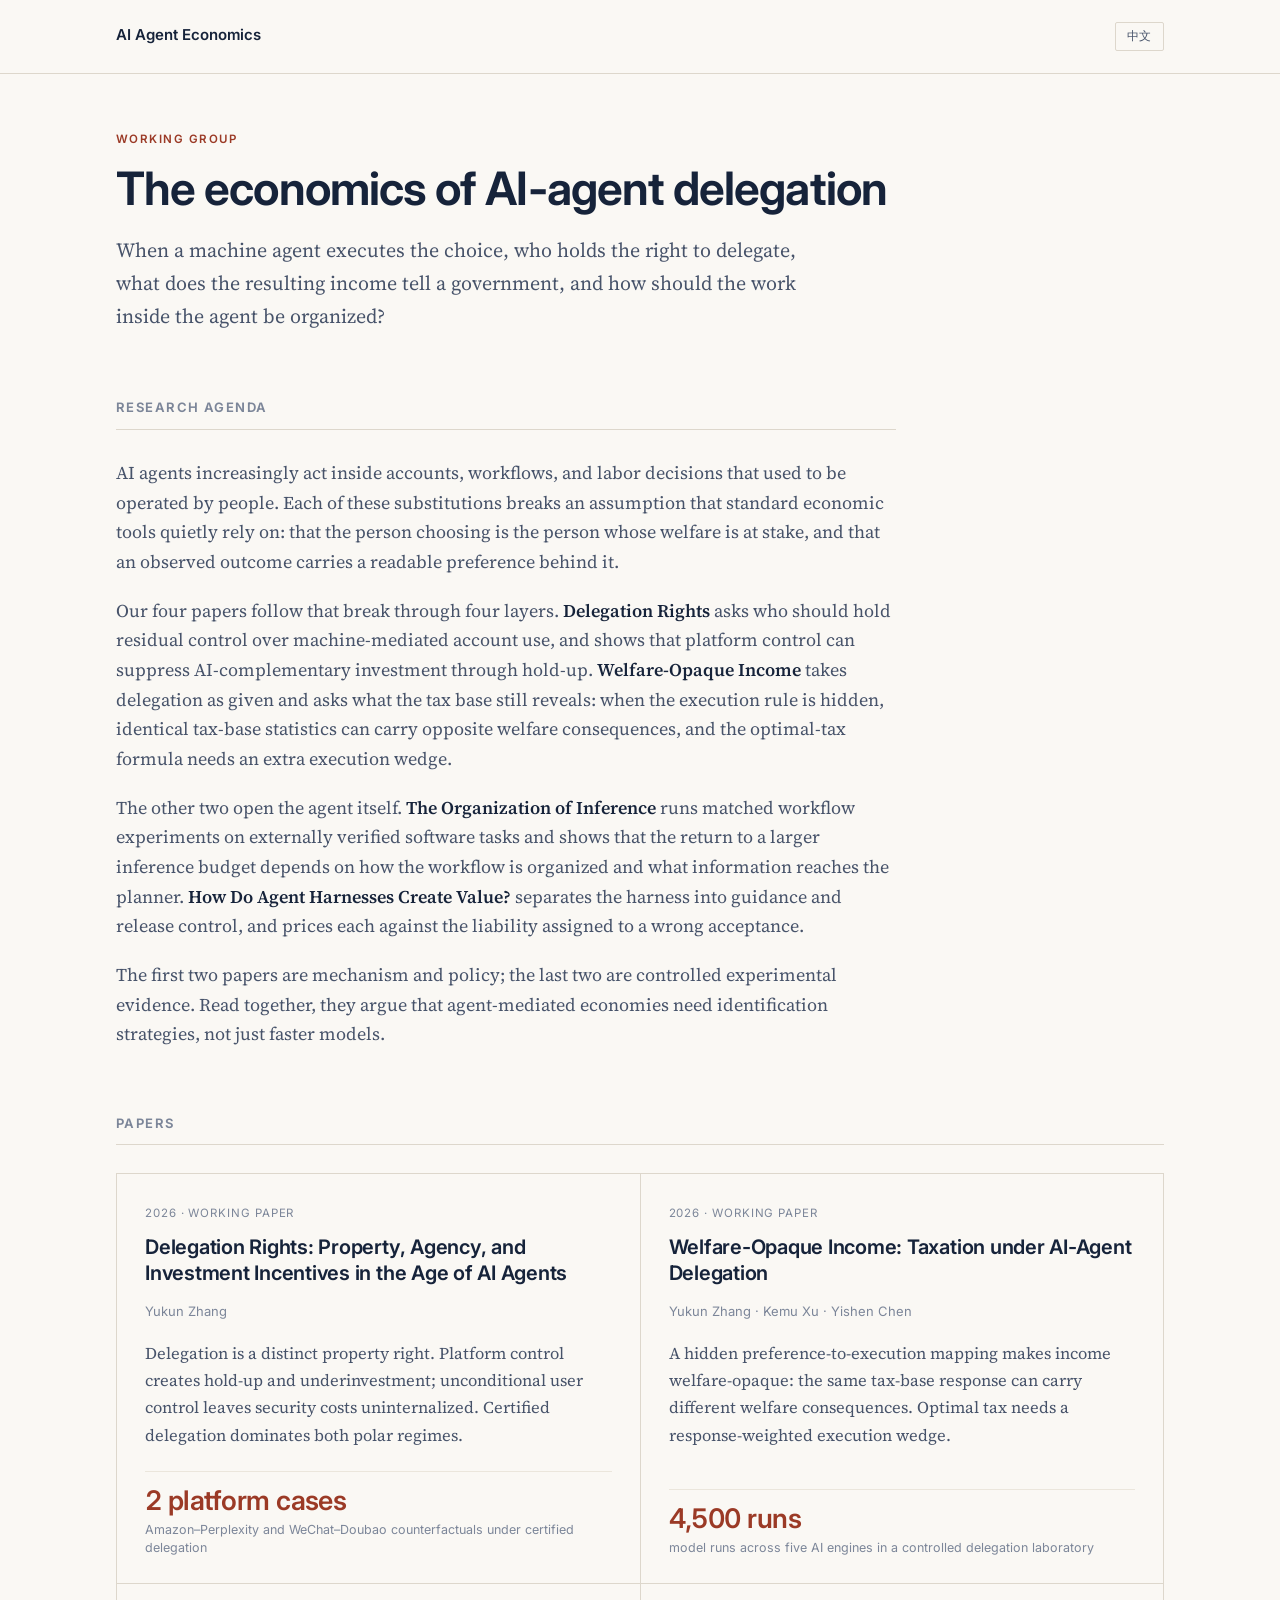
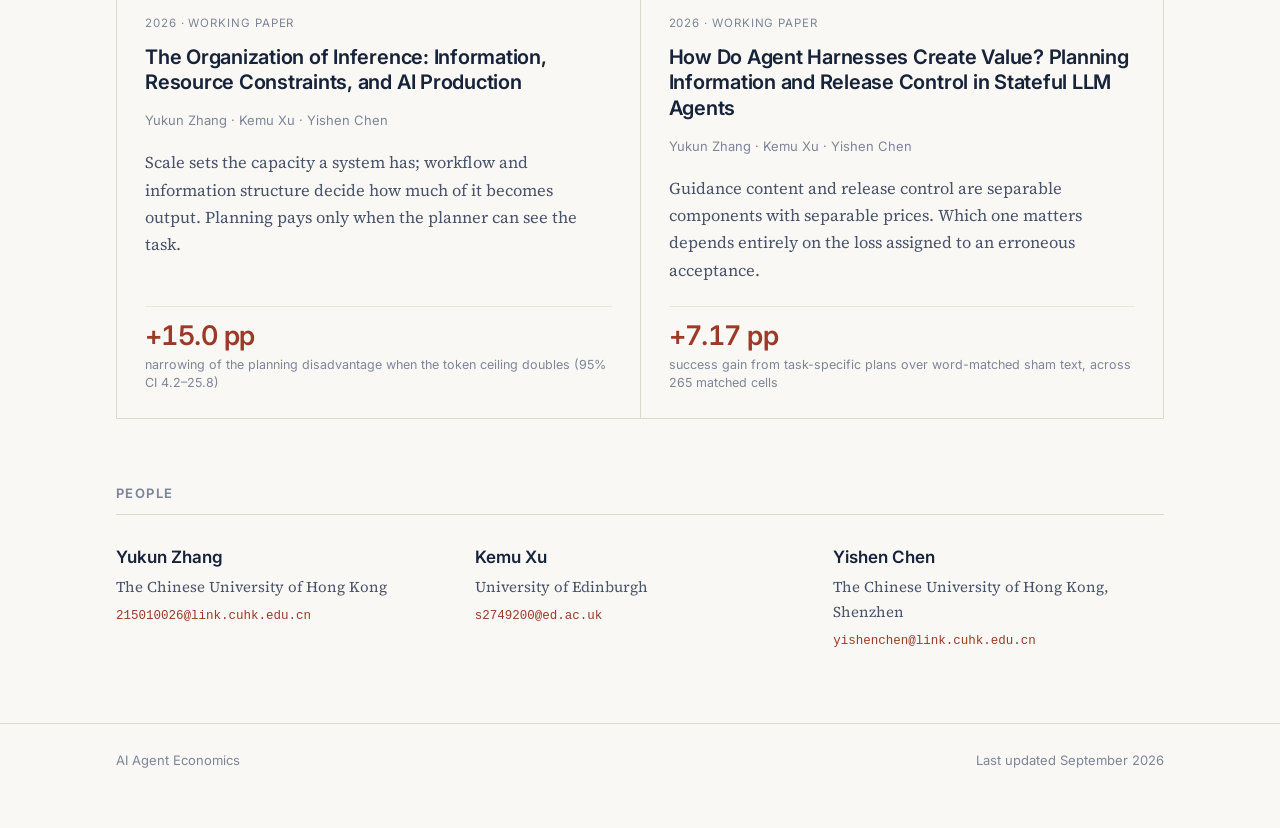
==== index.html @ 4447d489 "Add AI Agent Economics research group homepage Bilingual (EN/ZH) static site covering four working p" ====
<!DOCTYPE html>
<html lang="en" data-lang="en">
<head>
<meta charset="utf-8">
<meta name="viewport" content="width=device-width, initial-scale=1">
<title>AI Agent Economics</title>
<meta name="description" content="Research on property rights, taxation, and production when AI agents make economic decisions on behalf of people.">
<script>try{var l=localStorage.getItem('aae-lang');if(l==='zh'){document.documentElement.dataset.lang='zh';document.documentElement.lang='zh-Hans';}}catch(e){}</script>
<link rel="preconnect" href="https://fonts.googleapis.com">
<link rel="preconnect" href="https://fonts.gstatic.com" crossorigin>
<link rel="stylesheet" href="https://fonts.googleapis.com/css2?family=Inter:wght@400;500;600;700&family=Source+Serif+4:ital,opsz,wght@0,8..60,400;0,8..60,600;1,8..60,400&display=swap">
<link rel="stylesheet" href="assets/css/site.css">
</head>
<body>

<header class="masthead">
  <div class="masthead-inner">
    <a class="brand" href="index.html">AI Agent Economics</a>
    <button class="langtoggle" type="button">中文</button>
  </div>
</header>

<main class="wrap-wide">

  <div class="hero">
    <p class="eyebrow">
      <span data-lang="en">Working Group</span>
      <span data-lang="zh">研究组</span>
    </p>
    <h1>
      <span data-lang="en">The economics of AI-agent delegation</span>
      <span data-lang="zh">AI 智能体委托的经济学</span>
    </h1>
    <p class="standfirst">
      <span data-lang="en">When a machine agent executes the choice, who holds the right to delegate, what does the resulting income tell a government, and how should the work inside the agent be organized?</span>
      <span data-lang="zh">当决策由机器代理执行：委托权归谁，由此产生的收入还能告诉政府什么，代理内部的工作又该如何组织？</span>
    </p>
  </div>

  <section class="agenda">
    <div style="max-width:780px">
      <h2>
        <span data-lang="en">Research agenda</span>
        <span data-lang="zh">研究议程</span>
      </h2>
      <p data-lang="en">AI agents increasingly act inside accounts, workflows, and labor decisions that used to be operated by people. Each of these substitutions breaks an assumption that standard economic tools quietly rely on: that the person choosing is the person whose welfare is at stake, and that an observed outcome carries a readable preference behind it.</p>
      <p data-lang="zh">AI 智能体正在接管过去由人操作的账户、工作流与劳动决策。每一次这样的替代，都会打破标准经济学工具默认的一个前提：做选择的人就是福利承担者，可观测的结果背后有一个可读的偏好。</p>

      <p data-lang="en">Our four papers follow that break through four layers. <strong>Delegation Rights</strong> asks who should hold residual control over machine-mediated account use, and shows that platform control can suppress AI-complementary investment through hold-up. <strong>Welfare-Opaque Income</strong> takes delegation as given and asks what the tax base still reveals: when the execution rule is hidden, identical tax-base statistics can carry opposite welfare consequences, and the optimal-tax formula needs an extra execution wedge.</p>
      <p data-lang="zh">四份工作沿着这个断裂分四层推进。<strong>Delegation Rights</strong> 问的是：机器代理操作账户的剩余控制权该归谁；平台控制会通过套牢压制与 AI 互补的投资。<strong>Welfare-Opaque Income</strong> 接受委托这一既成事实，转而追问税基还能揭示什么：当执行规则不可观测，完全相同的税基统计量可以对应相反的福利含义，最优税公式因此需要补上一个执行楔子。</p>

      <p data-lang="en">The other two open the agent itself. <strong>The Organization of Inference</strong> runs matched workflow experiments on externally verified software tasks and shows that the return to a larger inference budget depends on how the workflow is organized and what information reaches the planner. <strong>How Do Agent Harnesses Create Value?</strong> separates the harness into guidance and release control, and prices each against the liability assigned to a wrong acceptance.</p>
      <p data-lang="zh">另外两篇打开代理本身。<strong>The Organization of Inference</strong> 在外部可验证的软件任务上做配对工作流实验，证明更大的推理预算能换来多少产出，取决于工作流怎么组织、以及规划者拿到了什么信息。<strong>How Do Agent Harnesses Create Value?</strong> 把 harness 拆成「指导」与「放行控制」两部分，并按错误放行所承担的责任对两者分别定价。</p>

      <p data-lang="en">The first two papers are mechanism and policy; the last two are controlled experimental evidence. Read together, they argue that agent-mediated economies need identification strategies, not just faster models.</p>
      <p data-lang="zh">前两篇是机制与政策，后两篇是受控实验证据。合起来的主张是：智能体中介的经济需要的是识别策略，而不只是更快的模型。</p>
    </div>
  </section>

  <section>
    <h2>
      <span data-lang="en">Papers</span>
      <span data-lang="zh">论文</span>
    </h2>

    <div class="cards">

      <article class="card">
        <div class="card-meta">2026 · <span data-lang="en">Working paper</span><span data-lang="zh">工作论文</span></div>
        <h3><a href="research/delegation-rights.html">Delegation Rights: Property, Agency, and Investment Incentives in the Age of AI Agents</a></h3>
        <p class="authors">Yukun Zhang</p>
        <p class="takeaway">
          <span data-lang="en">Delegation is a distinct property right. Platform control creates hold-up and underinvestment; unconditional user control leaves security costs uninternalized. Certified delegation dominates both polar regimes.</span>
          <span data-lang="zh">委托是一项独立的产权。平台控制导致套牢与投资不足；无条件的用户控制则让安全成本无人内部化。认证式委托优于这两个极端。</span>
        </p>
        <div class="stat">
          <div class="stat-value">2 <span data-lang="en">platform cases</span><span data-lang="zh">个平台案例</span></div>
          <div class="stat-label">
            <span data-lang="en">Amazon–Perplexity and WeChat–Doubao counterfactuals under certified delegation</span>
            <span data-lang="zh">Amazon–Perplexity 与微信–豆包的认证式委托反事实模拟</span>
          </div>
        </div>
      </article>

      <article class="card">
        <div class="card-meta">2026 · <span data-lang="en">Working paper</span><span data-lang="zh">工作论文</span></div>
        <h3><a href="research/welfare-opaque-income.html">Welfare-Opaque Income: Taxation under AI-Agent Delegation</a></h3>
        <p class="authors">Yukun Zhang · Kemu Xu · Yishen Chen</p>
        <p class="takeaway">
          <span data-lang="en">A hidden preference-to-execution mapping makes income welfare-opaque: the same tax-base response can carry different welfare consequences. Optimal tax needs a response-weighted execution wedge.</span>
          <span data-lang="zh">隐藏的「偏好—执行」映射让收入变得福利不透明：相同的税基反应可以对应不同的福利后果。最优税需要补上一个按反应加权的执行楔子。</span>
        </p>
        <div class="stat">
          <div class="stat-value">4,500 <span data-lang="en">runs</span><span data-lang="zh">次运行</span></div>
          <div class="stat-label">
            <span data-lang="en">model runs across five AI engines in a controlled delegation laboratory</span>
            <span data-lang="zh">受控委托实验室中横跨五个 AI 引擎的模型运行</span>
          </div>
        </div>
      </article>

      <article class="card">
        <div class="card-meta">2026 · <span data-lang="en">Working paper</span><span data-lang="zh">工作论文</span></div>
        <h3><a href="research/organization-of-inference.html">The Organization of Inference: Information, Resource Constraints, and AI Production</a></h3>
        <p class="authors">Yukun Zhang · Kemu Xu · Yishen Chen</p>
        <p class="takeaway">
          <span data-lang="en">Scale sets the capacity a system has; workflow and information structure decide how much of it becomes output. Planning pays only when the planner can see the task.</span>
          <span data-lang="zh">规模决定系统拿到多少算力，工作流与信息结构决定其中多少变成产出。只有当规划者看得见任务本身，规划才有回报。</span>
        </p>
        <div class="stat">
          <div class="stat-value">+15.0 pp</div>
          <div class="stat-label">
            <span data-lang="en">narrowing of the planning disadvantage when the token ceiling doubles (95% CI 4.2–25.8)</span>
            <span data-lang="zh">token 上限翻倍时，规划劣势收窄的幅度（95% 置信区间 4.2–25.8）</span>
          </div>
        </div>
      </article>

      <article class="card">
        <div class="card-meta">2026 · <span data-lang="en">Working paper</span><span data-lang="zh">工作论文</span></div>
        <h3><a href="research/agent-harnesses.html">How Do Agent Harnesses Create Value? Planning Information and Release Control in Stateful LLM Agents</a></h3>
        <p class="authors">Yukun Zhang · Kemu Xu · Yishen Chen</p>
        <p class="takeaway">
          <span data-lang="en">Guidance content and release control are separable components with separable prices. Which one matters depends entirely on the loss assigned to an erroneous acceptance.</span>
          <span data-lang="zh">「指导内容」与「放行控制」是可分离的组件，价格也可分离。哪一个更重要，完全取决于错误放行所对应的损失。</span>
        </p>
        <div class="stat">
          <div class="stat-value">+7.17 pp</div>
          <div class="stat-label">
            <span data-lang="en">success gain from task-specific plans over word-matched sham text, across 265 matched cells</span>
            <span data-lang="zh">任务专属方案相对字数配平的伪文本带来的成功率提升，共 265 个配对格</span>
          </div>
        </div>
      </article>

    </div>
  </section>

  <section>
    <h2>
      <span data-lang="en">People</span>
      <span data-lang="zh">成员</span>
    </h2>
    <div class="people">
      <div class="person">
        <div class="name">Yukun Zhang</div>
        <div class="affil">
          <span data-lang="en">The Chinese University of Hong Kong</span>
          <span data-lang="zh">香港中文大学</span>
        </div>
        <div class="mail"><a href="mailto:215010026@link.cuhk.edu.cn">215010026@link.cuhk.edu.cn</a></div>
      </div>
      <div class="person">
        <div class="name">Kemu Xu</div>
        <div class="affil">
          <span data-lang="en">University of Edinburgh</span>
          <span data-lang="zh">爱丁堡大学</span>
        </div>
        <div class="mail"><a href="mailto:s2749200@ed.ac.uk">s2749200@ed.ac.uk</a></div>
      </div>
      <div class="person">
        <div class="name">Yishen Chen</div>
        <div class="affil">
          <span data-lang="en">The Chinese University of Hong Kong, Shenzhen</span>
          <span data-lang="zh">香港中文大学（深圳）</span>
        </div>
        <div class="mail"><a href="mailto:yishenchen@link.cuhk.edu.cn">yishenchen@link.cuhk.edu.cn</a></div>
      </div>
    </div>
  </section>

</main>

<footer class="site">
  <div class="wrap-wide">
    <span>AI Agent Economics</span>
    <span>
      <span data-lang="en">Last updated September 2026</span>
      <span data-lang="zh">最后更新于 2026 年 9 月</span>
    </span>
  </div>
</footer>

<script src="assets/js/i18n.js" defer></script>
</body>
</html>
---- assets/css/site.css ----
/* AI Agent Economics — single stylesheet */

:root {
  --paper:      #faf8f4;
  --panel:      #ffffff;
  --ink:        #16233a;
  --ink-soft:   #47536a;
  --ink-faint:  #7c8699;
  --accent:     #9b3a26;
  --rule:       #ddd7cc;
  --rule-soft:  #ebe6dc;

  --serif: "Source Serif 4", Georgia, "Times New Roman", serif;
  --sans:  "Inter", -apple-system, BlinkMacSystemFont, "Segoe UI", system-ui, sans-serif;
  --mono:  ui-monospace, SFMono-Regular, Menlo, Consolas, monospace;

  --measure: 720px;
  --wide:    1080px;
  --gutter:  16px;
}

@media (prefers-color-scheme: dark) {
  :root:not([data-theme="light"]) {
    --paper:      #12151b;
    --panel:      #1a1f28;
    --ink:        #e7e2d8;
    --ink-soft:   #b3b9c6;
    --ink-faint:  #848c9c;
    --accent:     #e08b6f;
    --rule:       #2e3542;
    --rule-soft:  #232a35;
  }
}

:root[data-theme="dark"] {
  --paper:      #12151b;
  --panel:      #1a1f28;
  --ink:        #e7e2d8;
  --ink-soft:   #b3b9c6;
  --ink-faint:  #848c9c;
  --accent:     #e08b6f;
  --rule:       #2e3542;
  --rule-soft:  #232a35;
}

/* ---------- language switching ---------- */
html[data-lang="en"] [data-lang="zh"] { display: none; }
html[data-lang="zh"] [data-lang="en"] { display: none; }

*, *::before, *::after { box-sizing: border-box; }

html { -webkit-text-size-adjust: 100%; }

body {
  margin: 0;
  background: var(--paper);
  color: var(--ink);
  font-family: var(--serif);
  font-size: 18px;
  line-height: 1.65;
  -webkit-font-smoothing: antialiased;
}

html[data-lang="zh"] body {
  font-family: "Source Serif 4", "Songti SC", SimSun, Georgia, serif;
  line-height: 1.8;
}

a { color: var(--accent); text-decoration: none; border-bottom: 1px solid transparent; }
a:hover { border-bottom-color: var(--accent); }

.wrap      { max-width: var(--measure); margin: 0 auto; padding: 0 var(--gutter); }
.wrap-wide { max-width: var(--wide);    margin: 0 auto; padding: 0 var(--gutter); }

/* ---------- masthead ---------- */
.masthead {
  border-bottom: 1px solid var(--rule);
  padding: 22px 0;
  margin-bottom: 56px;
}

.masthead-inner {
  max-width: var(--wide);
  margin: 0 auto;
  padding: 0 var(--gutter);
  display: flex;
  align-items: baseline;
  justify-content: space-between;
  gap: 16px;
  flex-wrap: wrap;
}

.brand {
  font-family: var(--sans);
  font-size: 15px;
  font-weight: 600;
  color: var(--ink);
  border: none;
}

.brand:hover { border: none; color: var(--accent); }

.langtoggle {
  font-family: var(--sans);
  font-size: 12px;
  letter-spacing: 0.06em;
  text-transform: uppercase;
  background: none;
  border: 1px solid var(--rule);
  color: var(--ink-soft);
  padding: 5px 11px;
  border-radius: 2px;
  cursor: pointer;
  transition: border-color .15s, color .15s;
}

.langtoggle:hover { border-color: var(--accent); color: var(--accent); }

/* ---------- hero ---------- */
.hero { margin-bottom: 64px; }

.hero h1 {
  font-family: var(--sans);
  font-size: clamp(30px, 5.2vw, 46px);
  line-height: 1.12;
  font-weight: 650;
  letter-spacing: -0.02em;
  margin: 0 0 20px;
}

.hero .standfirst {
  font-size: 20px;
  color: var(--ink-soft);
  margin: 0;
  max-width: 34em;
}

.eyebrow {
  font-family: var(--sans);
  font-size: 11.5px;
  font-weight: 600;
  letter-spacing: 0.13em;
  text-transform: uppercase;
  color: var(--accent);
  margin: 0 0 14px;
}

section { margin-bottom: 64px; }

h2 {
  font-family: var(--sans);
  font-size: 13px;
  font-weight: 650;
  letter-spacing: 0.11em;
  text-transform: uppercase;
  color: var(--ink-faint);
  padding-bottom: 10px;
  border-bottom: 1px solid var(--rule);
  margin: 0 0 28px;
}

p { margin: 0 0 1.05em; }
p:last-child { margin-bottom: 0; }

.agenda p { color: var(--ink-soft); }
.agenda strong { color: var(--ink); font-weight: 600; }

/* ---------- paper cards ---------- */
.cards {
  display: grid;
  grid-template-columns: repeat(2, 1fr);
  gap: 1px;
  background: var(--rule);
  border: 1px solid var(--rule);
}

.card {
  background: var(--paper);
  padding: 30px 28px 26px;
  display: flex;
  flex-direction: column;
  transition: background .15s;
}

.card:hover { background: var(--panel); }

.card-meta {
  font-family: var(--sans);
  font-size: 11.5px;
  letter-spacing: 0.08em;
  text-transform: uppercase;
  color: var(--ink-faint);
  margin-bottom: 12px;
}

.card h3 {
  font-family: var(--sans);
  font-size: 20px;
  line-height: 1.28;
  font-weight: 620;
  letter-spacing: -0.012em;
  margin: 0 0 14px;
}

.card h3 a { color: var(--ink); border: none; }
.card:hover h3 a { color: var(--accent); }

.card .takeaway {
  font-size: 16.5px;
  color: var(--ink-soft);
  margin: 0 0 22px;
  flex: 1;
}

.card .authors {
  font-family: var(--sans);
  font-size: 13px;
  color: var(--ink-faint);
  margin: 0 0 18px;
}

/* ---------- headline statistic ---------- */
.stat {
  border-top: 1px solid var(--rule-soft);
  padding-top: 14px;
  margin-top: auto;
}

.stat-value {
  font-family: var(--sans);
  font-size: 27px;
  font-weight: 600;
  letter-spacing: -0.02em;
  font-variant-numeric: tabular-nums;
  color: var(--accent);
  line-height: 1.1;
}

.stat-label {
  font-family: var(--sans);
  font-size: 12.5px;
  line-height: 1.45;
  color: var(--ink-faint);
  margin-top: 5px;
}

/* ---------- people ---------- */
.people {
  display: grid;
  grid-template-columns: repeat(3, 1fr);
  gap: 28px;
}

.person .name {
  font-family: var(--sans);
  font-size: 17px;
  font-weight: 600;
  margin-bottom: 4px;
}

.person .affil { font-size: 15px; color: var(--ink-soft); margin-bottom: 6px; }
.person .mail  { font-family: var(--mono); font-size: 12.5px; word-break: break-all; }

/* ---------- article pages ---------- */
.article-header { margin-bottom: 44px; }

.article-header h1 {
  font-family: var(--sans);
  font-size: clamp(26px, 4.4vw, 38px);
  line-height: 1.18;
  font-weight: 650;
  letter-spacing: -0.02em;
  margin: 0 0 18px;
}

.article-header .authors {
  font-family: var(--sans);
  font-size: 15px;
  color: var(--ink-soft);
  margin: 0 0 6px;
}

.article-header .venue {
  font-family: var(--sans);
  font-size: 13px;
  color: var(--ink-faint);
  margin: 0;
}

.abstract {
  font-size: 17.5px;
  color: var(--ink-soft);
  border-left: 2px solid var(--accent);
  padding-left: 22px;
}

.findings { list-style: none; padding: 0; margin: 0; counter-reset: f; }

.findings li {
  position: relative;
  padding-left: 40px;
  margin-bottom: 20px;
  counter-increment: f;
}

.findings li::before {
  content: counter(f, decimal-leading-zero);
  position: absolute;
  left: 0;
  top: 2px;
  font-family: var(--sans);
  font-size: 12px;
  font-weight: 650;
  font-variant-numeric: tabular-nums;
  color: var(--accent);
  letter-spacing: 0.04em;
}

/* ---------- figures ---------- */
figure { margin: 0 0 40px; }

figure img {
  display: block;
  width: 100%;
  height: auto;
  background: #ffffff;
  border: 1px solid var(--rule);
  border-radius: 2px;
  padding: 10px;
}

figcaption {
  font-family: var(--sans);
  font-size: 13.5px;
  line-height: 1.55;
  color: var(--ink-faint);
  margin-top: 11px;
}

figcaption b { color: var(--ink-soft); font-weight: 600; }

.figure-hero { margin-bottom: 48px; }

/* ---------- bibtex ---------- */
details.bib {
  border: 1px solid var(--rule);
  border-radius: 2px;
}

details.bib summary {
  font-family: var(--sans);
  font-size: 13px;
  font-weight: 600;
  letter-spacing: 0.05em;
  text-transform: uppercase;
  color: var(--ink-soft);
  padding: 14px 18px;
  cursor: pointer;
  list-style: none;
}

details.bib summary::-webkit-details-marker { display: none; }
details.bib summary::before { content: "+ "; color: var(--accent); }
details.bib[open] summary::before { content: "\2212  "; }
details.bib summary:hover { color: var(--accent); }

details.bib pre {
  margin: 0;
  padding: 0 18px 18px;
  font-family: var(--mono);
  font-size: 12.5px;
  line-height: 1.6;
  color: var(--ink-soft);
  overflow-x: auto;
}

/* ---------- page navigation ---------- */
.pagenav {
  border-top: 1px solid var(--rule);
  padding-top: 24px;
  font-family: var(--sans);
  font-size: 14px;
}

footer.site {
  border-top: 1px solid var(--rule);
  margin-top: 72px;
  padding: 26px 0 56px;
  font-family: var(--sans);
  font-size: 13px;
  color: var(--ink-faint);
}

footer.site .wrap-wide { display: flex; justify-content: space-between; gap: 14px; flex-wrap: wrap; }

/* ---------- responsive ---------- */
@media (max-width: 760px) {
  body { font-size: 17px; }
  .masthead { margin-bottom: 40px; }
  .cards { grid-template-columns: 1fr; }
  .card { padding: 26px 22px 24px; }
  .people { grid-template-columns: 1fr; gap: 22px; }
  section { margin-bottom: 48px; }
  .hero { margin-bottom: 48px; }
  .hero .standfirst { font-size: 18px; }
  .abstract { padding-left: 16px; }
  figure img { padding: 6px; }
}
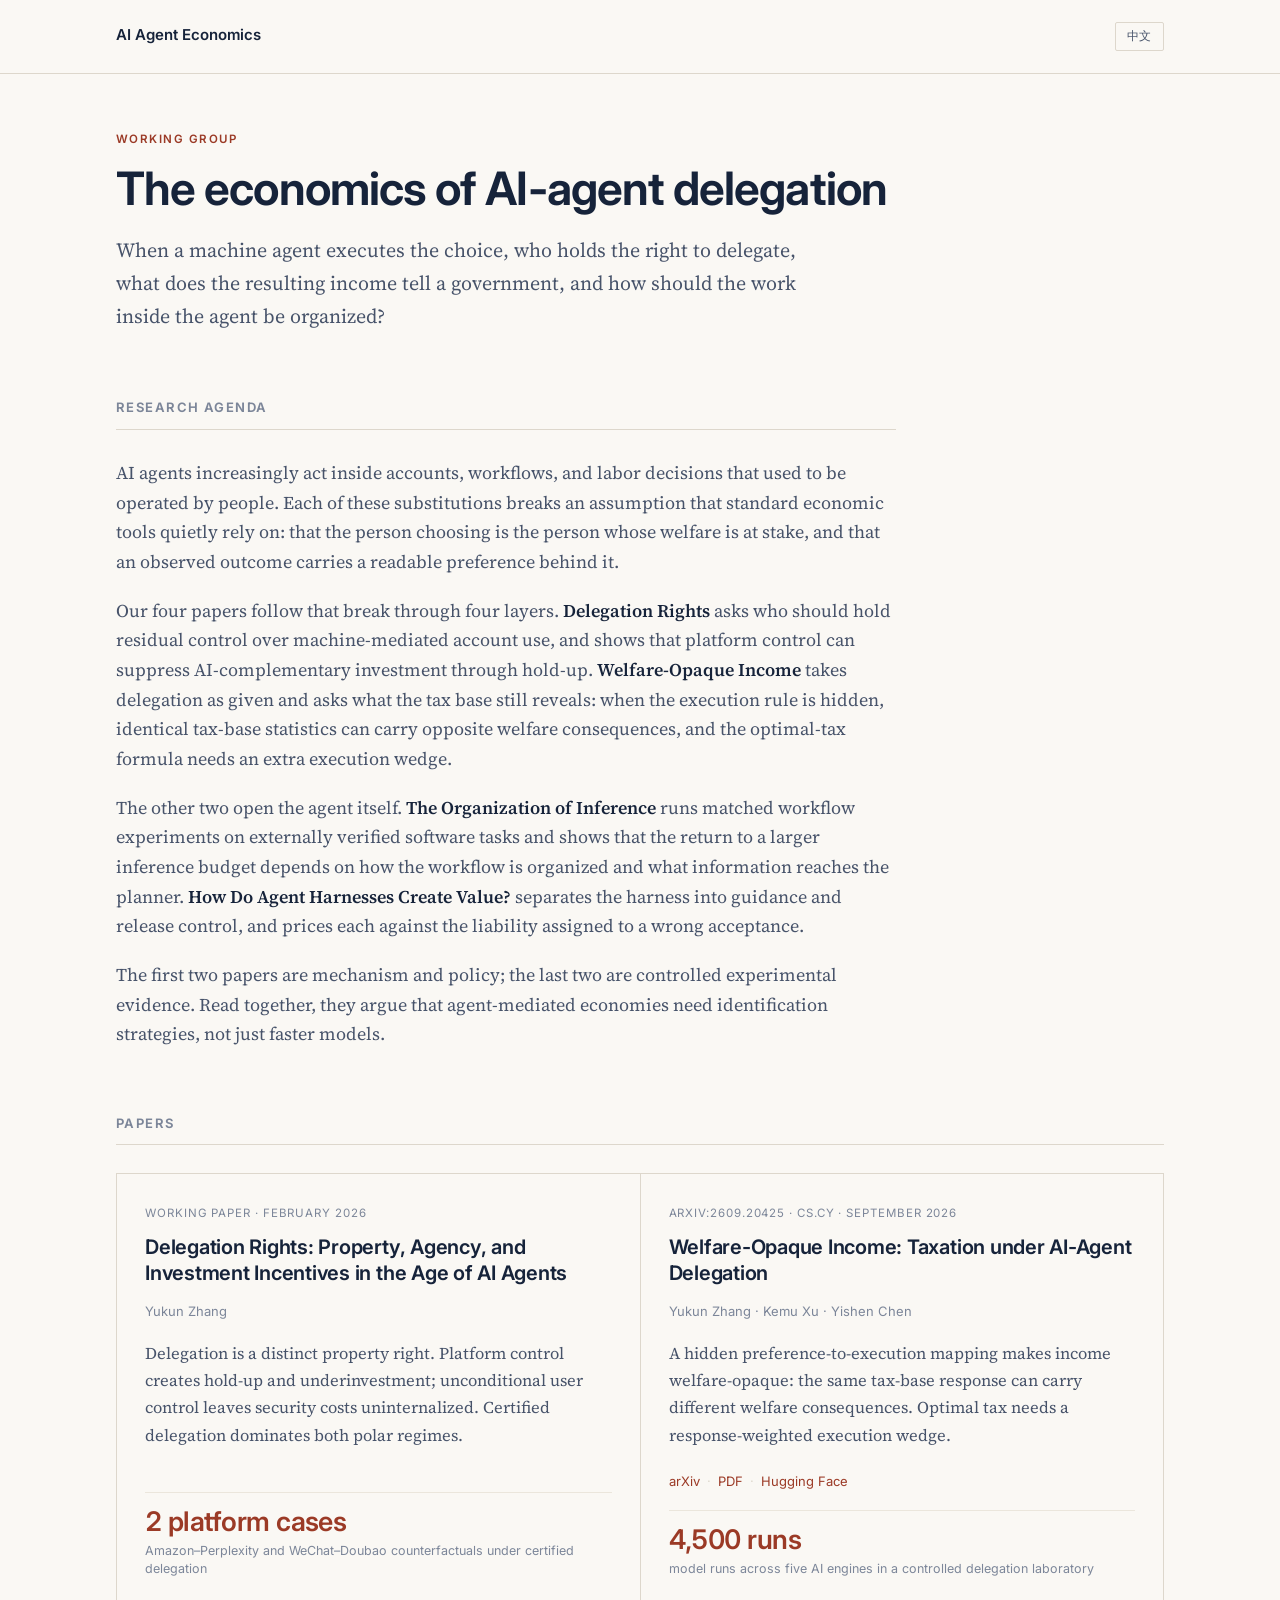
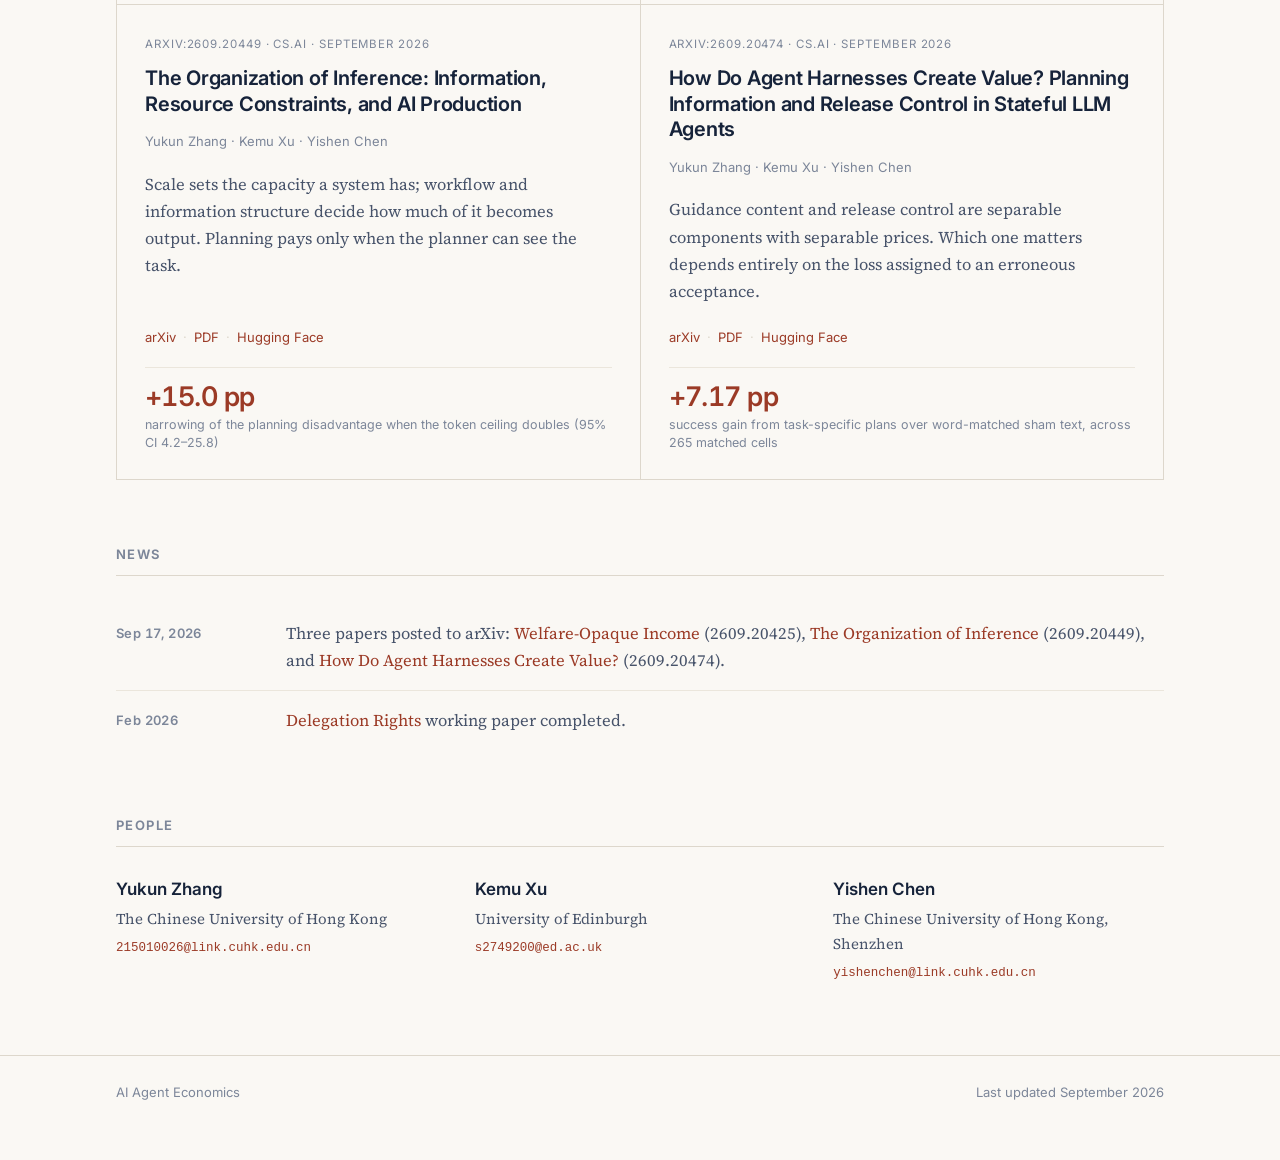
==== commit 97d799db: "Link arXiv and Hugging Face, add share cards and a news timeline Three papers are now preprints (arX" ====
--- a/index.html
+++ b/index.html
@@ -5,6 +5,14 @@
 <meta name="viewport" content="width=device-width, initial-scale=1">
 <title>AI Agent Economics</title>
 <meta name="description" content="Research on property rights, taxation, and production when AI agents make economic decisions on behalf of people.">
+<link rel="canonical" href="https://crewmoon.github.io/ai-agent-economics/">
+<meta property="og:type" content="website">
+<meta property="og:site_name" content="AI Agent Economics">
+<meta property="og:title" content="AI Agent Economics">
+<meta property="og:description" content="Research on property rights, taxation, and production when AI agents make economic decisions on behalf of people.">
+<meta property="og:image" content="https://crewmoon.github.io/ai-agent-economics/assets/og/home.png">
+<meta property="og:url" content="https://crewmoon.github.io/ai-agent-economics/">
+<meta name="twitter:card" content="summary_large_image">
 <script>try{var l=localStorage.getItem('aae-lang');if(l==='zh'){document.documentElement.dataset.lang='zh';document.documentElement.lang='zh-Hans';}}catch(e){}</script>
 <link rel="preconnect" href="https://fonts.googleapis.com">
 <link rel="preconnect" href="https://fonts.gstatic.com" crossorigin>
@@ -66,7 +74,7 @@
     <div class="cards">
 
       <article class="card">
-        <div class="card-meta">2026 · <span data-lang="en">Working paper</span><span data-lang="zh">工作论文</span></div>
+        <div class="card-meta"><span data-lang="en">Working paper · February 2026</span><span data-lang="zh">工作论文 · 2026 年 2 月</span></div>
         <h3><a href="research/delegation-rights.html">Delegation Rights: Property, Agency, and Investment Incentives in the Age of AI Agents</a></h3>
         <p class="authors">Yukun Zhang</p>
         <p class="takeaway">
@@ -83,13 +91,14 @@
       </article>
 
       <article class="card">
-        <div class="card-meta">2026 · <span data-lang="en">Working paper</span><span data-lang="zh">工作论文</span></div>
+        <div class="card-meta"><span data-lang="en">arXiv:2609.20425 · cs.CY · September 2026</span><span data-lang="zh">arXiv:2609.20425 · cs.CY · 2026 年 9 月</span></div>
         <h3><a href="research/welfare-opaque-income.html">Welfare-Opaque Income: Taxation under AI-Agent Delegation</a></h3>
         <p class="authors">Yukun Zhang · Kemu Xu · Yishen Chen</p>
         <p class="takeaway">
           <span data-lang="en">A hidden preference-to-execution mapping makes income welfare-opaque: the same tax-base response can carry different welfare consequences. Optimal tax needs a response-weighted execution wedge.</span>
           <span data-lang="zh">隐藏的「偏好—执行」映射让收入变得福利不透明：相同的税基反应可以对应不同的福利后果。最优税需要补上一个按反应加权的执行楔子。</span>
         </p>
+        <p class="links"><a href="https://arxiv.org/abs/2609.20425" rel="noopener">arXiv</a><span class="sep">·</span><a href="https://arxiv.org/pdf/2609.20425" rel="noopener">PDF</a><span class="sep">·</span><a href="https://huggingface.co/papers/2609.20425" rel="noopener">Hugging Face</a></p>
         <div class="stat">
           <div class="stat-value">4,500 <span data-lang="en">runs</span><span data-lang="zh">次运行</span></div>
           <div class="stat-label">
@@ -100,13 +109,14 @@
       </article>
 
       <article class="card">
-        <div class="card-meta">2026 · <span data-lang="en">Working paper</span><span data-lang="zh">工作论文</span></div>
+        <div class="card-meta"><span data-lang="en">arXiv:2609.20449 · cs.AI · September 2026</span><span data-lang="zh">arXiv:2609.20449 · cs.AI · 2026 年 9 月</span></div>
         <h3><a href="research/organization-of-inference.html">The Organization of Inference: Information, Resource Constraints, and AI Production</a></h3>
         <p class="authors">Yukun Zhang · Kemu Xu · Yishen Chen</p>
         <p class="takeaway">
           <span data-lang="en">Scale sets the capacity a system has; workflow and information structure decide how much of it becomes output. Planning pays only when the planner can see the task.</span>
           <span data-lang="zh">规模决定系统拿到多少算力，工作流与信息结构决定其中多少变成产出。只有当规划者看得见任务本身，规划才有回报。</span>
         </p>
+        <p class="links"><a href="https://arxiv.org/abs/2609.20449" rel="noopener">arXiv</a><span class="sep">·</span><a href="https://arxiv.org/pdf/2609.20449" rel="noopener">PDF</a><span class="sep">·</span><a href="https://huggingface.co/papers/2609.20449" rel="noopener">Hugging Face</a></p>
         <div class="stat">
           <div class="stat-value">+15.0 pp</div>
           <div class="stat-label">
@@ -117,13 +127,14 @@
       </article>
 
       <article class="card">
-        <div class="card-meta">2026 · <span data-lang="en">Working paper</span><span data-lang="zh">工作论文</span></div>
+        <div class="card-meta"><span data-lang="en">arXiv:2609.20474 · cs.AI · September 2026</span><span data-lang="zh">arXiv:2609.20474 · cs.AI · 2026 年 9 月</span></div>
         <h3><a href="research/agent-harnesses.html">How Do Agent Harnesses Create Value? Planning Information and Release Control in Stateful LLM Agents</a></h3>
         <p class="authors">Yukun Zhang · Kemu Xu · Yishen Chen</p>
         <p class="takeaway">
           <span data-lang="en">Guidance content and release control are separable components with separable prices. Which one matters depends entirely on the loss assigned to an erroneous acceptance.</span>
           <span data-lang="zh">「指导内容」与「放行控制」是可分离的组件，价格也可分离。哪一个更重要，完全取决于错误放行所对应的损失。</span>
         </p>
+        <p class="links"><a href="https://arxiv.org/abs/2609.20474" rel="noopener">arXiv</a><span class="sep">·</span><a href="https://arxiv.org/pdf/2609.20474" rel="noopener">PDF</a><span class="sep">·</span><a href="https://huggingface.co/papers/2609.20474" rel="noopener">Hugging Face</a></p>
         <div class="stat">
           <div class="stat-value">+7.17 pp</div>
           <div class="stat-label">
@@ -134,6 +145,35 @@
       </article>
 
     </div>
+  </section>
+
+  <section>
+    <h2>
+      <span data-lang="en">News</span>
+      <span data-lang="zh">动态</span>
+    </h2>
+    <ul class="news">
+      <li>
+        <div class="date">
+          <span data-lang="en">Sep 17, 2026</span>
+          <span data-lang="zh">2026 年 9 月 17 日</span>
+        </div>
+        <div class="entry">
+          <span data-lang="en">Three papers posted to arXiv: <a href="research/welfare-opaque-income.html">Welfare-Opaque Income</a> (2609.20425), <a href="research/organization-of-inference.html">The Organization of Inference</a> (2609.20449), and <a href="research/agent-harnesses.html">How Do Agent Harnesses Create Value?</a> (2609.20474).</span>
+          <span data-lang="zh">三篇论文上线 arXiv：<a href="research/welfare-opaque-income.html">Welfare-Opaque Income</a>（2609.20425）、<a href="research/organization-of-inference.html">The Organization of Inference</a>（2609.20449）与 <a href="research/agent-harnesses.html">How Do Agent Harnesses Create Value?</a>（2609.20474）。</span>
+        </div>
+      </li>
+      <li>
+        <div class="date">
+          <span data-lang="en">Feb 2026</span>
+          <span data-lang="zh">2026 年 2 月</span>
+        </div>
+        <div class="entry">
+          <span data-lang="en"><a href="research/delegation-rights.html">Delegation Rights</a> working paper completed.</span>
+          <span data-lang="zh"><a href="research/delegation-rights.html">Delegation Rights</a> 工作论文完成。</span>
+        </div>
+      </li>
+    </ul>
   </section>
 
   <section>
--- a/assets/css/site.css
+++ b/assets/css/site.css
@@ -406,3 +406,69 @@
   .abstract { padding-left: 16px; }
   figure img { padding: 6px; }
 }
+
+/* ---------- resource links ---------- */
+.links {
+  font-family: var(--sans);
+  font-size: 13px;
+  color: var(--ink-faint);
+  margin: 0 0 18px;
+}
+
+.links a { border-bottom: 1px solid transparent; }
+.links a:hover { border-bottom-color: var(--accent); }
+.links .sep { color: var(--rule); margin: 0 7px; }
+
+.article-header .links { font-size: 14.5px; margin: 14px 0 0; }
+
+/* ---------- news ---------- */
+.news { list-style: none; padding: 0; margin: 0; }
+
+.news li {
+  display: grid;
+  grid-template-columns: 150px 1fr;
+  gap: 20px;
+  padding: 16px 0;
+  border-bottom: 1px solid var(--rule-soft);
+}
+
+.news li:last-child { border-bottom: none; }
+
+.news .date {
+  font-family: var(--sans);
+  font-size: 13px;
+  font-weight: 600;
+  font-variant-numeric: tabular-nums;
+  letter-spacing: 0.03em;
+  color: var(--ink-faint);
+  padding-top: 3px;
+  white-space: nowrap;
+}
+
+.news .entry { font-size: 16.5px; color: var(--ink-soft); }
+
+/* ---------- bibtex copy button ---------- */
+details.bib summary { display: flex; align-items: center; justify-content: space-between; gap: 12px; }
+
+.copybtn {
+  font-family: var(--sans);
+  font-size: 11px;
+  font-weight: 600;
+  letter-spacing: 0.07em;
+  text-transform: uppercase;
+  background: none;
+  border: 1px solid var(--rule);
+  color: var(--ink-faint);
+  padding: 4px 10px;
+  border-radius: 2px;
+  cursor: pointer;
+  transition: border-color .15s, color .15s;
+}
+
+.copybtn:hover { border-color: var(--accent); color: var(--accent); }
+.copybtn[data-copied="1"] { border-color: var(--accent); color: var(--accent); }
+
+@media (max-width: 760px) {
+  .news li { grid-template-columns: 1fr; gap: 6px; }
+  .news .date { padding-top: 0; }
+}
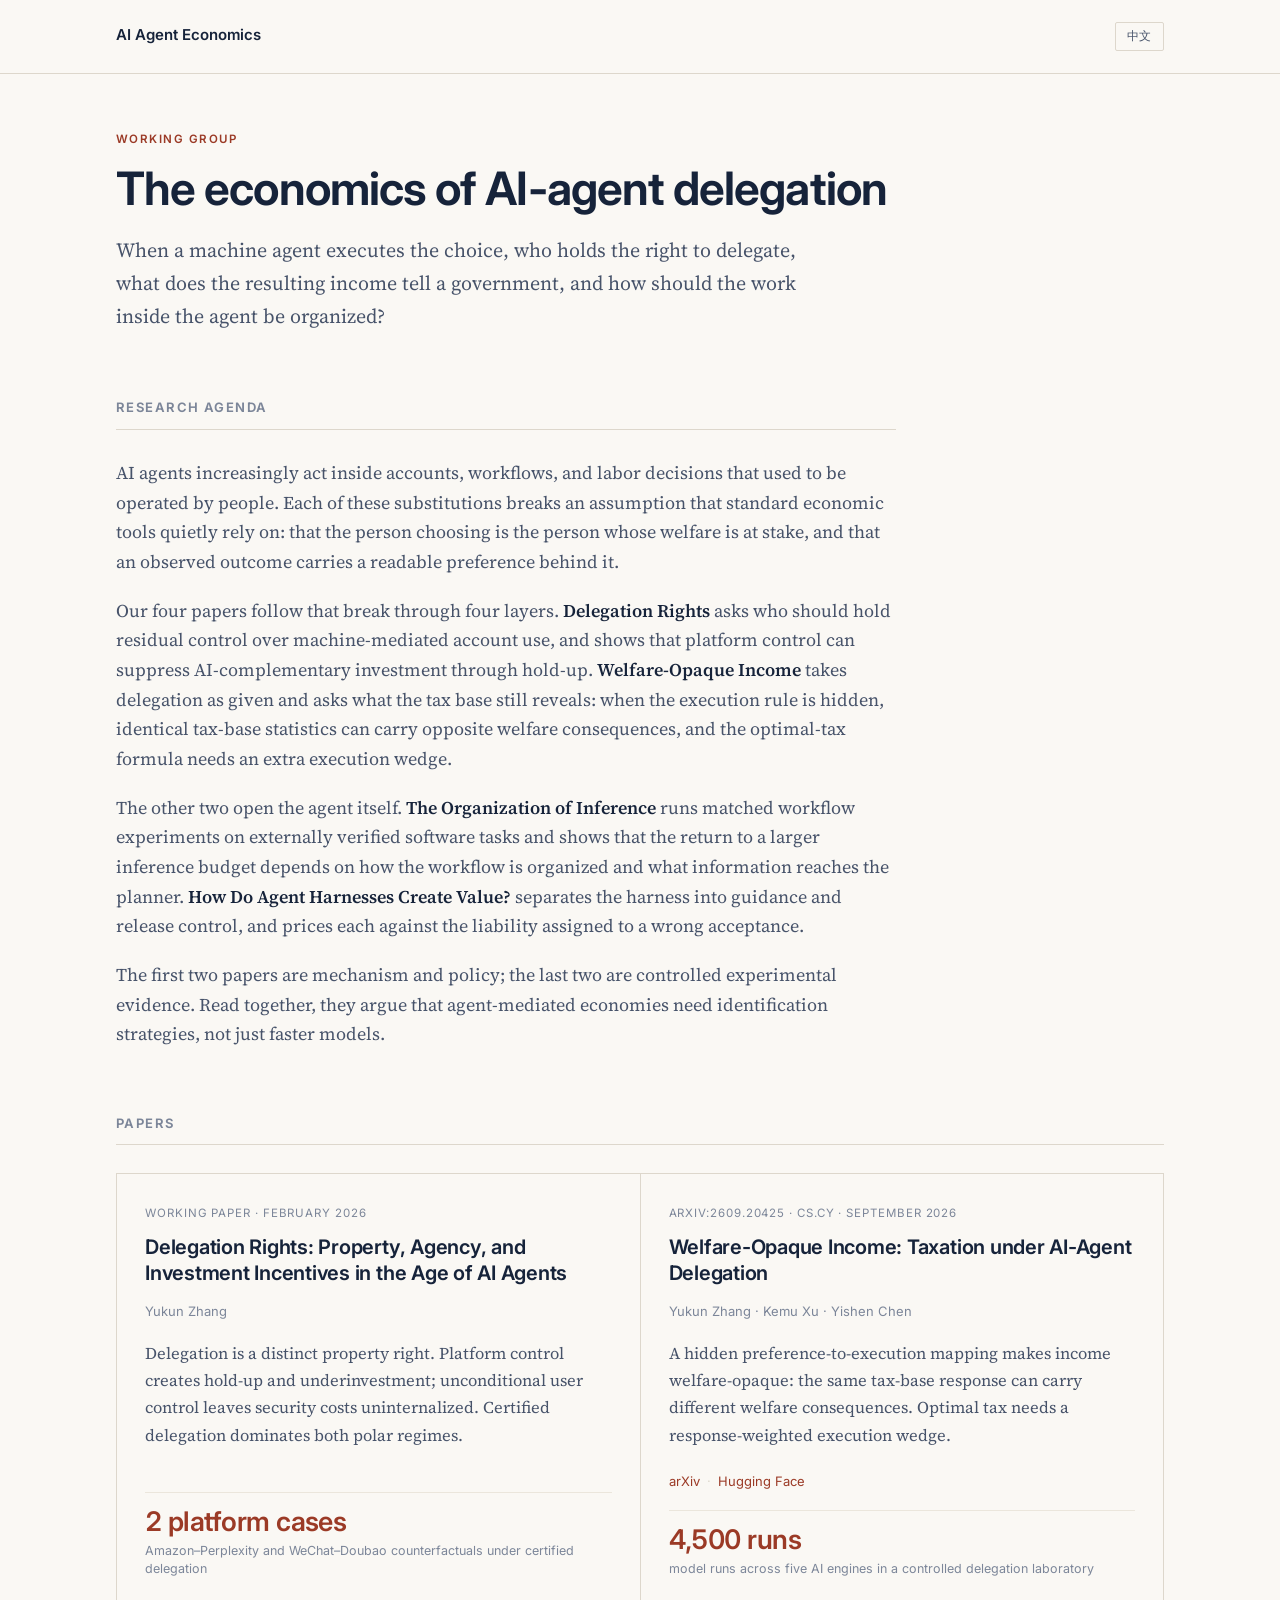
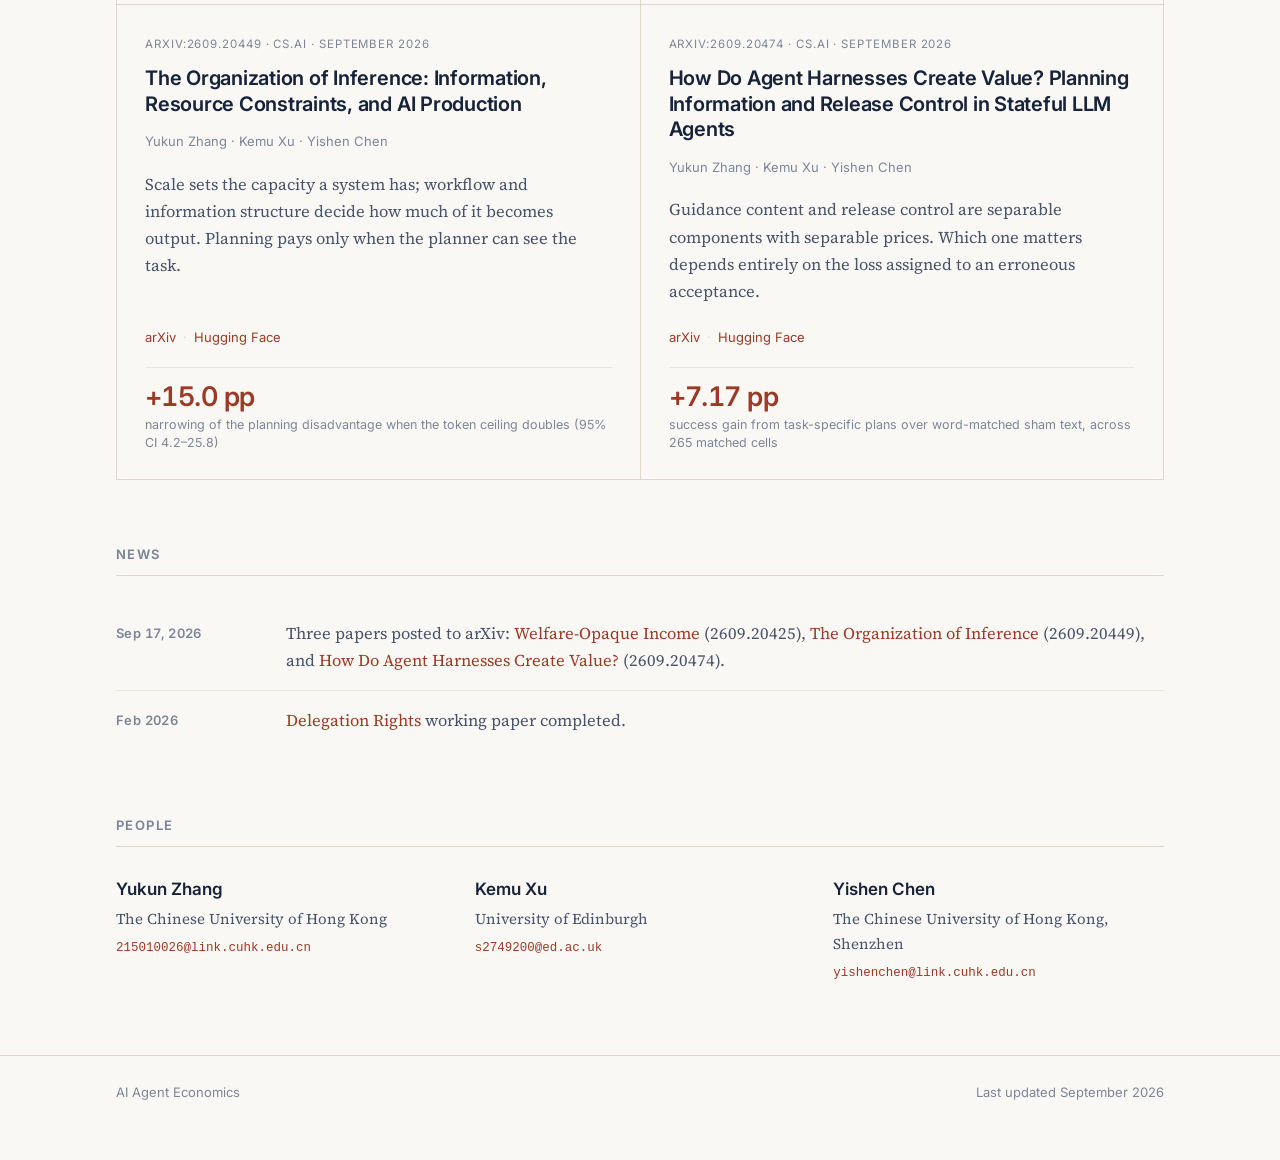
==== commit efb4ff54: "Drop the PDF link, keeping arXiv and Hugging Face The PDF entry pointed at arxiv.org/pdf for the sam" ====
--- a/index.html
+++ b/index.html
@@ -98,7 +98,7 @@
           <span data-lang="en">A hidden preference-to-execution mapping makes income welfare-opaque: the same tax-base response can carry different welfare consequences. Optimal tax needs a response-weighted execution wedge.</span>
           <span data-lang="zh">隐藏的「偏好—执行」映射让收入变得福利不透明：相同的税基反应可以对应不同的福利后果。最优税需要补上一个按反应加权的执行楔子。</span>
         </p>
-        <p class="links"><a href="https://arxiv.org/abs/2609.20425" rel="noopener">arXiv</a><span class="sep">·</span><a href="https://arxiv.org/pdf/2609.20425" rel="noopener">PDF</a><span class="sep">·</span><a href="https://huggingface.co/papers/2609.20425" rel="noopener">Hugging Face</a></p>
+        <p class="links"><a href="https://arxiv.org/abs/2609.20425" rel="noopener">arXiv</a><span class="sep">·</span><a href="https://huggingface.co/papers/2609.20425" rel="noopener">Hugging Face</a></p>
         <div class="stat">
           <div class="stat-value">4,500 <span data-lang="en">runs</span><span data-lang="zh">次运行</span></div>
           <div class="stat-label">
@@ -116,7 +116,7 @@
           <span data-lang="en">Scale sets the capacity a system has; workflow and information structure decide how much of it becomes output. Planning pays only when the planner can see the task.</span>
           <span data-lang="zh">规模决定系统拿到多少算力，工作流与信息结构决定其中多少变成产出。只有当规划者看得见任务本身，规划才有回报。</span>
         </p>
-        <p class="links"><a href="https://arxiv.org/abs/2609.20449" rel="noopener">arXiv</a><span class="sep">·</span><a href="https://arxiv.org/pdf/2609.20449" rel="noopener">PDF</a><span class="sep">·</span><a href="https://huggingface.co/papers/2609.20449" rel="noopener">Hugging Face</a></p>
+        <p class="links"><a href="https://arxiv.org/abs/2609.20449" rel="noopener">arXiv</a><span class="sep">·</span><a href="https://huggingface.co/papers/2609.20449" rel="noopener">Hugging Face</a></p>
         <div class="stat">
           <div class="stat-value">+15.0 pp</div>
           <div class="stat-label">
@@ -134,7 +134,7 @@
           <span data-lang="en">Guidance content and release control are separable components with separable prices. Which one matters depends entirely on the loss assigned to an erroneous acceptance.</span>
           <span data-lang="zh">「指导内容」与「放行控制」是可分离的组件，价格也可分离。哪一个更重要，完全取决于错误放行所对应的损失。</span>
         </p>
-        <p class="links"><a href="https://arxiv.org/abs/2609.20474" rel="noopener">arXiv</a><span class="sep">·</span><a href="https://arxiv.org/pdf/2609.20474" rel="noopener">PDF</a><span class="sep">·</span><a href="https://huggingface.co/papers/2609.20474" rel="noopener">Hugging Face</a></p>
+        <p class="links"><a href="https://arxiv.org/abs/2609.20474" rel="noopener">arXiv</a><span class="sep">·</span><a href="https://huggingface.co/papers/2609.20474" rel="noopener">Hugging Face</a></p>
         <div class="stat">
           <div class="stat-value">+7.17 pp</div>
           <div class="stat-label">
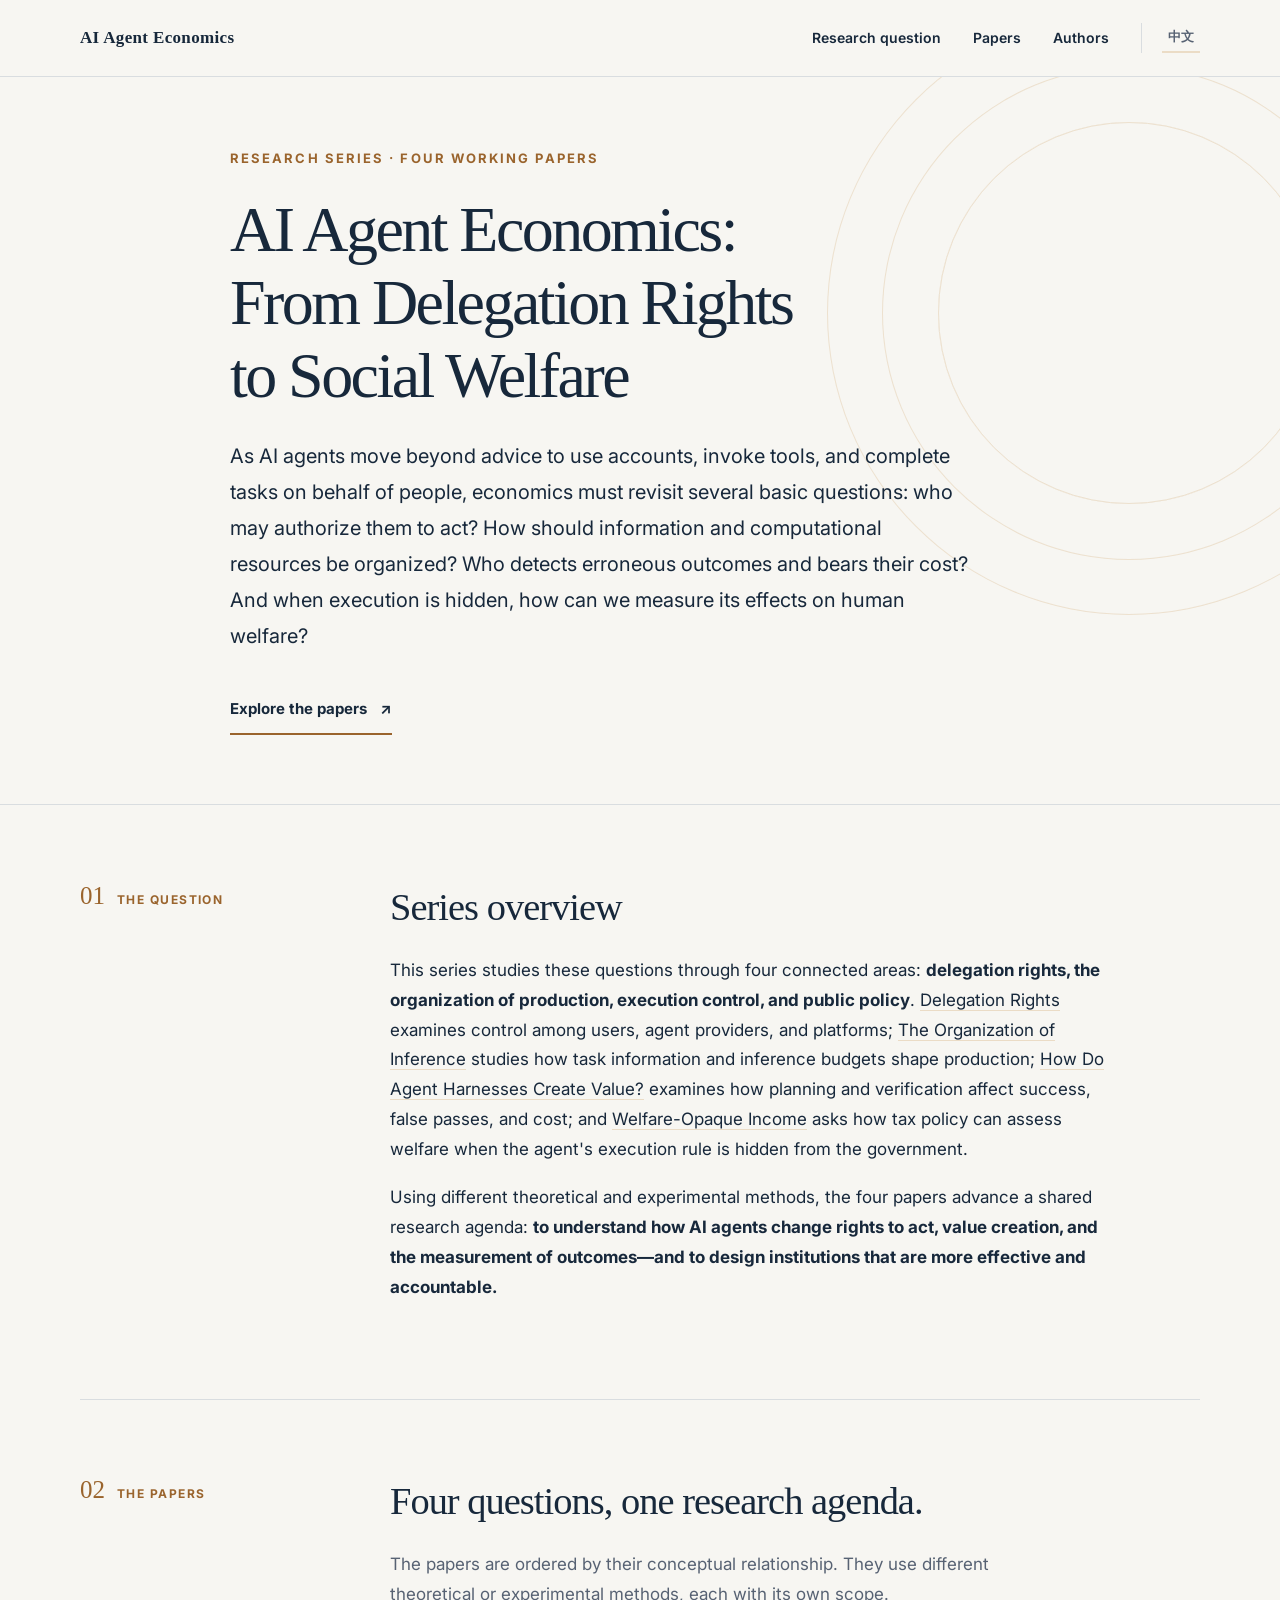
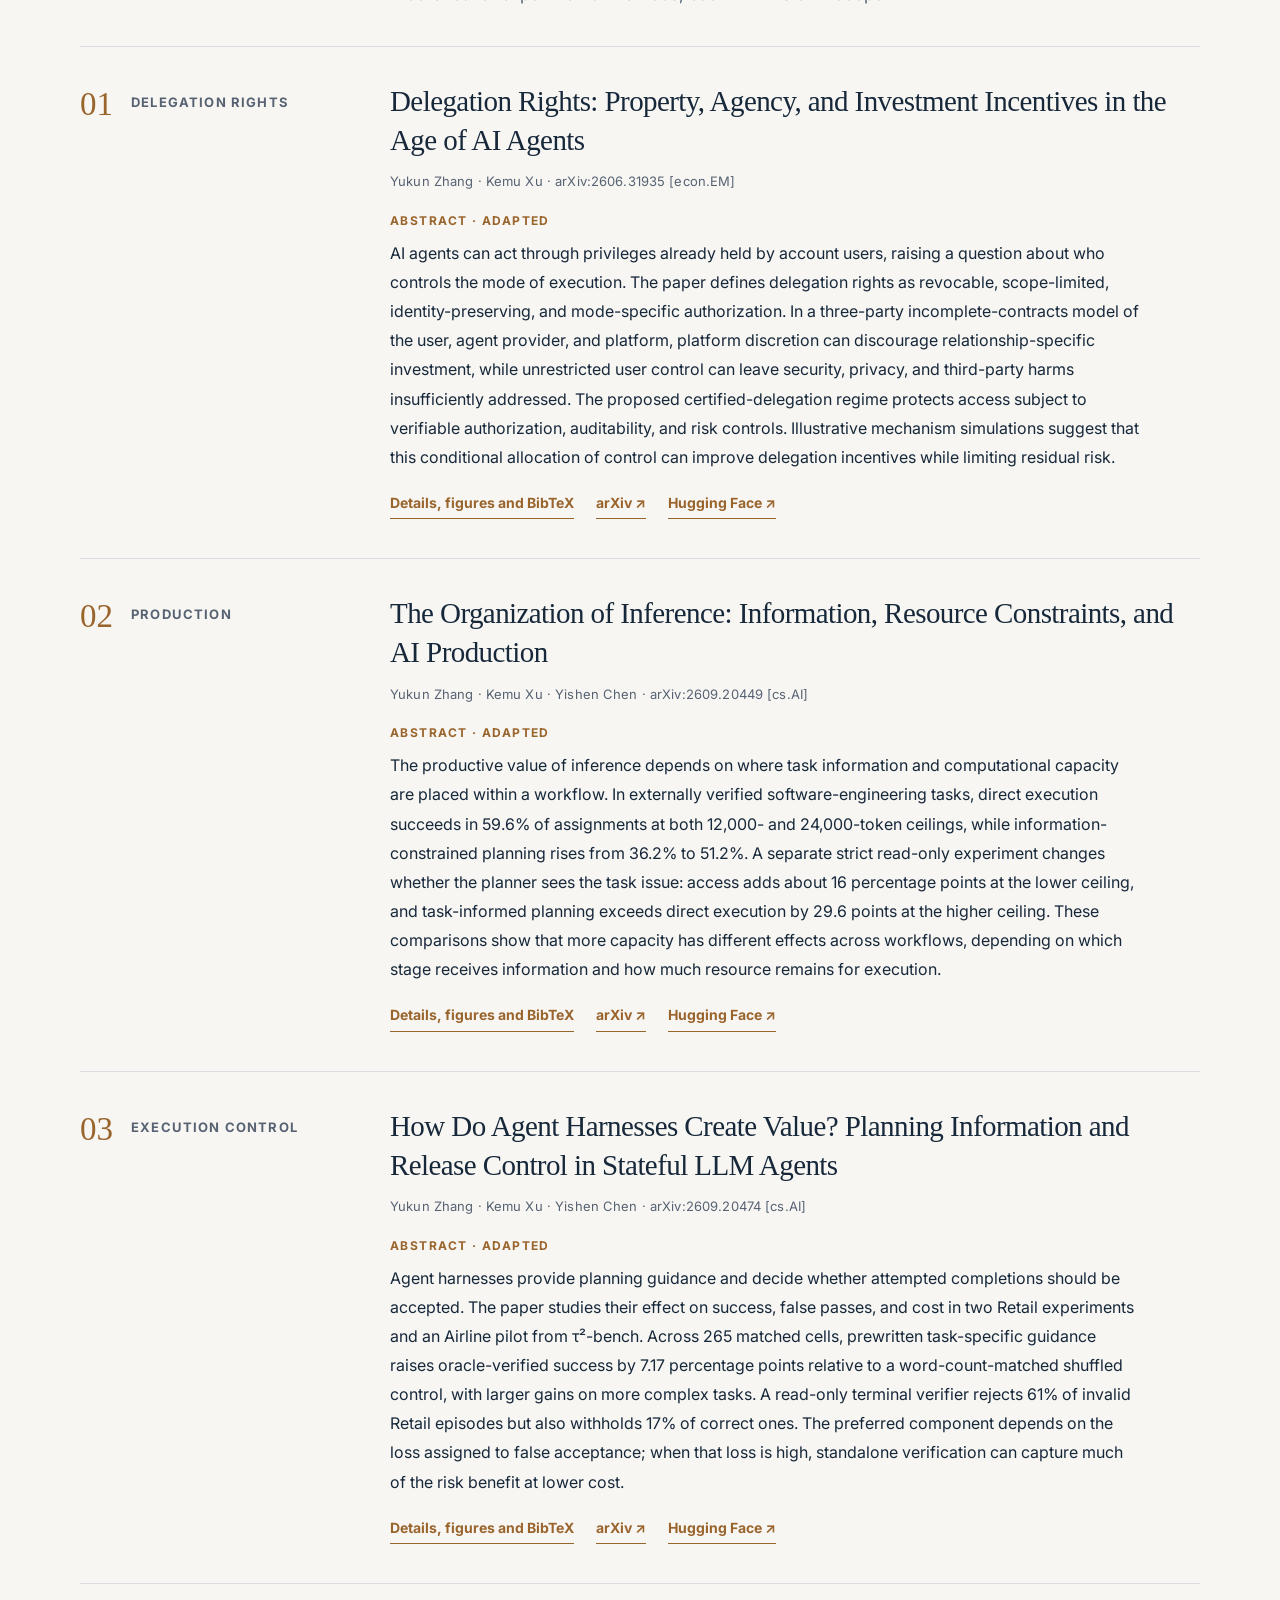
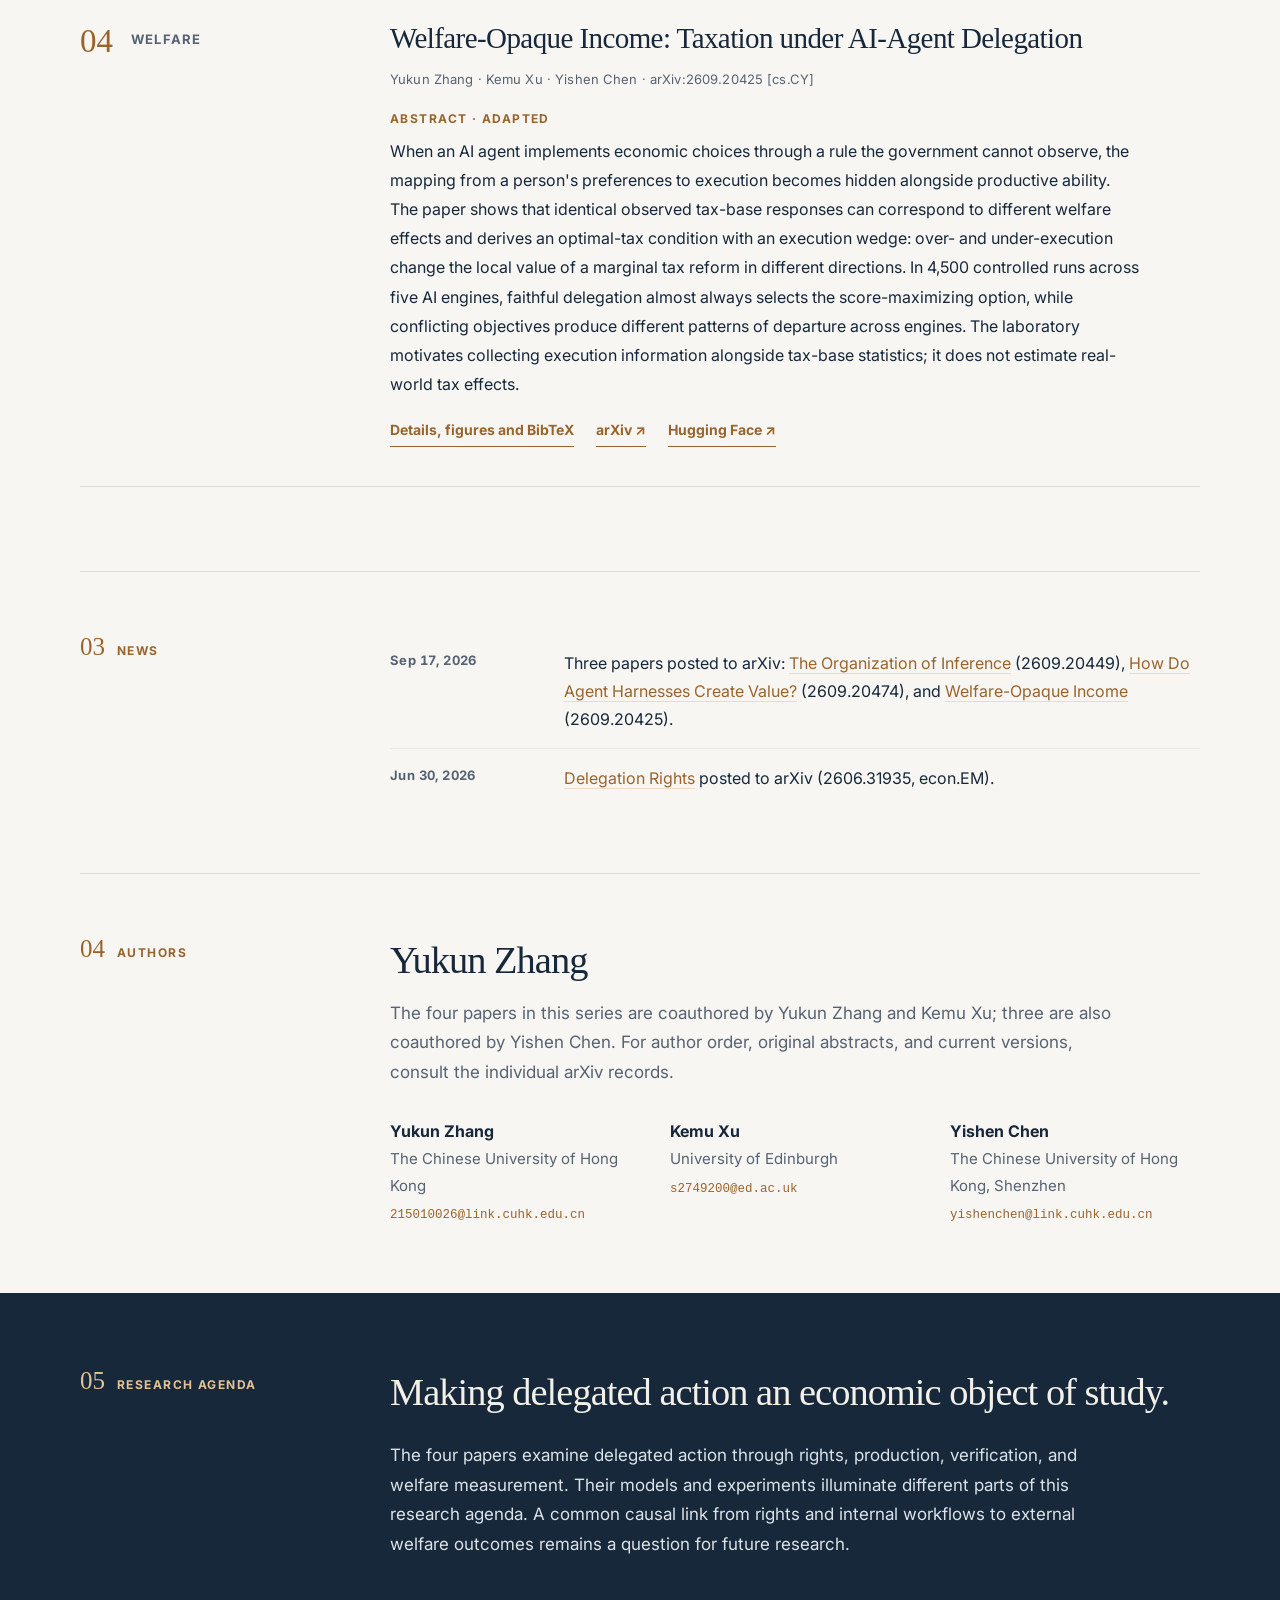
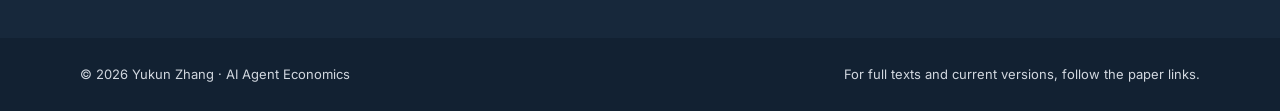
==== commit 6efa5860: "Rebuild the homepage from the reference layout Adopts the reference design: serif display headings o" ====
--- a/index.html
+++ b/index.html
@@ -3,220 +3,273 @@
 <head>
 <meta charset="utf-8">
 <meta name="viewport" content="width=device-width, initial-scale=1">
-<title>AI Agent Economics</title>
-<meta name="description" content="Research on property rights, taxation, and production when AI agents make economic decisions on behalf of people.">
+<title>AI Agent Economics: From Delegation Rights to Social Welfare</title>
+<meta name="description" content="Four papers on AI-agent delegation rights, the organization of production, execution control, and public policy.">
 <link rel="canonical" href="https://crewmoon.github.io/ai-agent-economics/">
 <meta property="og:type" content="website">
 <meta property="og:site_name" content="AI Agent Economics">
-<meta property="og:title" content="AI Agent Economics">
-<meta property="og:description" content="Research on property rights, taxation, and production when AI agents make economic decisions on behalf of people.">
+<meta property="og:title" content="AI Agent Economics: From Delegation Rights to Social Welfare">
+<meta property="og:description" content="Four papers on AI-agent delegation rights, the organization of production, execution control, and public policy.">
 <meta property="og:image" content="https://crewmoon.github.io/ai-agent-economics/assets/og/home.png">
 <meta property="og:url" content="https://crewmoon.github.io/ai-agent-economics/">
 <meta name="twitter:card" content="summary_large_image">
 <script>try{var l=localStorage.getItem('aae-lang');if(l==='zh'){document.documentElement.dataset.lang='zh';document.documentElement.lang='zh-Hans';}}catch(e){}</script>
+<link rel="icon" type="image/svg+xml" href="data:image/svg+xml,%3Csvg%20xmlns='http://www.w3.org/2000/svg'%20viewBox='0%200%2064%2064'%3E%3Crect%20width='64'%20height='64'%20rx='12'%20fill='%2317283b'/%3E%3Cpath%20d='M17%2044V19h13l17%2025V19'%20fill='none'%20stroke='%23e6c181'%20stroke-width='5'%20stroke-linecap='square'/%3E%3C/svg%3E">
 <link rel="preconnect" href="https://fonts.googleapis.com">
 <link rel="preconnect" href="https://fonts.gstatic.com" crossorigin>
-<link rel="stylesheet" href="https://fonts.googleapis.com/css2?family=Inter:wght@400;500;600;700&family=Source+Serif+4:ital,opsz,wght@0,8..60,400;0,8..60,600;1,8..60,400&display=swap">
+<link rel="stylesheet" href="https://fonts.googleapis.com/css2?family=Inter:wght@400;600;700&display=swap">
 <link rel="stylesheet" href="assets/css/site.css">
 </head>
 <body>
 
+<a class="skip" href="#main"><span data-lang="en">Skip to content</span><span data-lang="zh">跳转到正文</span></a>
+
 <header class="masthead">
-  <div class="masthead-inner">
-    <a class="brand" href="index.html">AI Agent Economics</a>
-    <button class="langtoggle" type="button">中文</button>
+  <div class="shell masthead-inner">
+    <a class="brand" href="#top" aria-label="AI Agent Economics">AI Agent Economics</a>
+    <nav class="nav" aria-label="Primary">
+      <a href="#question"><span data-lang="en">Research question</span><span data-lang="zh">研究问题</span></a>
+      <a href="#papers"><span data-lang="en">Papers</span><span data-lang="zh">系列论文</span></a>
+      <a href="#team"><span data-lang="en">Authors</span><span data-lang="zh">作者</span></a>
+      <div class="language" role="group" aria-label="Language / 语言">
+        <button class="langtoggle" type="button"></button>
+      </div>
+    </nav>
   </div>
 </header>
 
-<main class="wrap-wide">
-
-  <div class="hero">
-    <p class="eyebrow">
-      <span data-lang="en">Working Group</span>
-      <span data-lang="zh">研究组</span>
-    </p>
-    <h1>
-      <span data-lang="en">The economics of AI-agent delegation</span>
-      <span data-lang="zh">AI 智能体委托的经济学</span>
-    </h1>
-    <p class="standfirst">
-      <span data-lang="en">When a machine agent executes the choice, who holds the right to delegate, what does the resulting income tell a government, and how should the work inside the agent be organized?</span>
-      <span data-lang="zh">当决策由机器代理执行：委托权归谁，由此产生的收入还能告诉政府什么，代理内部的工作又该如何组织？</span>
-    </p>
+<main id="main">
+
+  <section class="hero" id="top" aria-labelledby="page-title">
+    <div class="shell hero-content">
+      <p class="eyebrow">
+        <span data-lang="en">Research series · Four working papers</span>
+        <span data-lang="zh">研究专题 · 四篇工作论文</span>
+      </p>
+      <h1 id="page-title">
+        <span data-lang="en">AI Agent Economics: From Delegation Rights to Social Welfare</span>
+        <span data-lang="zh">AI Agent 经济学：从委托权到社会福利</span>
+      </h1>
+      <p class="lead">
+        <span data-lang="en">As AI agents move beyond advice to use accounts, invoke tools, and complete tasks on behalf of people, economics must revisit several basic questions: who may authorize them to act? How should information and computational resources be organized? Who detects erroneous outcomes and bears their cost? And when execution is hidden, how can we measure its effects on human welfare?</span>
+        <span data-lang="zh">当 AI agent 不再只是提供建议，而是开始代表人使用账户、调用工具并完成任务，经济学需要重新回答几个基本问题：谁有权授权它行动？信息和计算资源应如何组织？错误结果由谁发现并承担代价？当执行过程不可见时，我们又该如何衡量它对人的福利产生了什么影响？</span>
+      </p>
+      <a class="hero-action" href="#papers">
+        <span data-lang="en">Explore the papers</span><span data-lang="zh">阅读系列论文</span>
+        <span aria-hidden="true">↗</span>
+      </a>
+    </div>
+  </section>
+
+  <section class="intro shell railed" id="question" aria-labelledby="question-title">
+    <div class="section-kicker">
+      <span class="n">01</span>
+      <span data-lang="en">The question</span><span data-lang="zh">研究问题</span>
+    </div>
+    <div class="intro-body">
+      <h2 id="question-title">
+        <span data-lang="en">Series overview</span>
+        <span data-lang="zh">系列概览</span>
+      </h2>
+
+      <p data-lang="en">This series studies these questions through four connected areas: <strong>delegation rights, the organization of production, execution control, and public policy</strong>. <a href="research/delegation-rights.html">Delegation Rights</a> examines control among users, agent providers, and platforms; <a href="research/organization-of-inference.html">The Organization of Inference</a> studies how task information and inference budgets shape production; <a href="research/agent-harnesses.html">How Do Agent Harnesses Create Value?</a> examines how planning and verification affect success, false passes, and cost; and <a href="research/welfare-opaque-income.html">Welfare-Opaque Income</a> asks how tax policy can assess welfare when the agent's execution rule is hidden from the government.</p>
+      <p data-lang="en">Using different theoretical and experimental methods, the four papers advance a shared research agenda: <strong>to understand how AI agents change rights to act, value creation, and the measurement of outcomes—and to design institutions that are more effective and accountable.</strong></p>
+
+      <p data-lang="zh">这一论文系列从<strong>委托权、生产组织、执行控制和公共政策</strong>四个层面研究这些问题。<a href="research/delegation-rights.html">《Delegation Rights》</a>分析用户、agent 提供者与平台之间的控制权；<a href="research/organization-of-inference.html">《The Organization of Inference》</a>研究任务信息与推理预算如何影响生产结果；<a href="research/agent-harnesses.html">《How Do Agent Harnesses Create Value?》</a>考察规划和验证如何改变成功率、错误放行与成本；<a href="research/welfare-opaque-income.html">《Welfare-Opaque Income》</a>进一步讨论，当 agent 的执行规则无法被政府观察时，税收政策如何判断真实的福利效果。</p>
+      <p data-lang="zh">四篇论文采用不同的理论与实验方法，共同指向一个研究议程：<strong>理解 AI agent 如何改变经济活动中的行动权、价值创造和结果衡量，并据此设计更有效、更可问责的制度。</strong></p>
+    </div>
+  </section>
+
+  <section class="papers shell" id="papers" aria-labelledby="papers-title">
+    <div class="section-head railed">
+      <div class="section-kicker">
+        <span class="n">02</span>
+        <span data-lang="en">The papers</span><span data-lang="zh">系列论文</span>
+      </div>
+      <div>
+        <h2 id="papers-title">
+          <span data-lang="en">Four questions, one research agenda.</span>
+          <span data-lang="zh">四个问题，一条研究主线。</span>
+        </h2>
+        <p>
+          <span data-lang="en">The papers are ordered by their conceptual relationship. They use different theoretical or experimental methods, each with its own scope.</span>
+          <span data-lang="zh">以下按照概念逻辑排列。各篇采用不同的理论或实验方法，结论有各自的适用范围。</span>
+        </p>
+      </div>
+    </div>
+
+    <div class="paper-list">
+
+      <article class="paper railed">
+        <div class="paper-index">
+          <span class="num">01</span>
+          <span class="theme"><span data-lang="en">Delegation rights</span><span data-lang="zh">委托权</span></span>
+        </div>
+        <div>
+          <h3><a href="research/delegation-rights.html">Delegation Rights: Property, Agency, and Investment Incentives in the Age of AI Agents</a></h3>
+          <p class="authors">Yukun Zhang · Kemu Xu · arXiv:2606.31935 [econ.EM]</p>
+          <span class="abstract-label"><span data-lang="en">Abstract · adapted</span><span data-lang="zh">摘要 · 据原文整理</span></span>
+          <p class="summary">
+            <span data-lang="en">AI agents can act through privileges already held by account users, raising a question about who controls the mode of execution. The paper defines delegation rights as revocable, scope-limited, identity-preserving, and mode-specific authorization. In a three-party incomplete-contracts model of the user, agent provider, and platform, platform discretion can discourage relationship-specific investment, while unrestricted user control can leave security, privacy, and third-party harms insufficiently addressed. The proposed certified-delegation regime protects access subject to verifiable authorization, auditability, and risk controls. Illustrative mechanism simulations suggest that this conditional allocation of control can improve delegation incentives while limiting residual risk.</span>
+            <span data-lang="zh">AI agent 可以借助用户已有的账户权限执行任务，由此产生一个新的控制权问题：用户能否授权自动代理以特定方式行使既有权利？论文将委托权界定为可撤销、限定范围、保留用户身份且区分执行方式的授权，并建立用户、agent 提供者与平台的三方不完全契约模型。平台自由否决可能削弱双方的投资激励，用户自由委托则可能留下安全、隐私和第三方风险。论文提出以可核验授权、审计和风险控制为条件的认证委托；示意性机制模拟表明，这种安排有可能在恢复委托激励的同时约束剩余风险。</span>
+          </p>
+          <div class="paper-links">
+            <a class="paper-link" href="research/delegation-rights.html"><span data-lang="en">Details, figures and BibTeX</span><span data-lang="zh">详情、配图与 BibTeX</span></a>
+            <a class="paper-link" href="https://arxiv.org/abs/2606.31935" target="_blank" rel="noopener noreferrer">arXiv ↗</a>
+            <a class="paper-link" href="https://huggingface.co/papers/2606.31935" target="_blank" rel="noopener noreferrer">Hugging Face ↗</a>
+          </div>
+        </div>
+      </article>
+
+      <article class="paper railed">
+        <div class="paper-index">
+          <span class="num">02</span>
+          <span class="theme"><span data-lang="en">Production</span><span data-lang="zh">生产组织</span></span>
+        </div>
+        <div>
+          <h3><a href="research/organization-of-inference.html">The Organization of Inference: Information, Resource Constraints, and AI Production</a></h3>
+          <p class="authors">Yukun Zhang · Kemu Xu · Yishen Chen · arXiv:2609.20449 [cs.AI]</p>
+          <span class="abstract-label"><span data-lang="en">Abstract · adapted</span><span data-lang="zh">摘要 · 据原文整理</span></span>
+          <p class="summary">
+            <span data-lang="en">The productive value of inference depends on where task information and computational capacity are placed within a workflow. In externally verified software-engineering tasks, direct execution succeeds in 59.6% of assignments at both 12,000- and 24,000-token ceilings, while information-constrained planning rises from 36.2% to 51.2%. A separate strict read-only experiment changes whether the planner sees the task issue: access adds about 16 percentage points at the lower ceiling, and task-informed planning exceeds direct execution by 29.6 points at the higher ceiling. These comparisons show that more capacity has different effects across workflows, depending on which stage receives information and how much resource remains for execution.</span>
+            <span data-lang="zh">推理能力的经济价值取决于任务信息和计算预算如何在规划与执行之间分配。论文在经过外部验证的软件工程任务上比较不同工作流：逻辑 token 上限从 12,000 增至 24,000 时，直接执行的成功率均为 59.6%，信息受限规划的成功率则从 36.2% 升至 51.2%。在另一个严格的只读规划实验中，让规划者看到具体问题，在 12,000 token 条件下将成功率提高约 16 个百分点；在 24,000 token 条件下，任务知情规划比直接执行高 29.6 个百分点。结果说明，扩大预算是否有用，取决于信息能否到达需要它的阶段，以及执行阶段是否仍有足够资源。</span>
+          </p>
+          <div class="paper-links">
+            <a class="paper-link" href="research/organization-of-inference.html"><span data-lang="en">Details, figures and BibTeX</span><span data-lang="zh">详情、配图与 BibTeX</span></a>
+            <a class="paper-link" href="https://arxiv.org/abs/2609.20449" target="_blank" rel="noopener noreferrer">arXiv ↗</a>
+            <a class="paper-link" href="https://huggingface.co/papers/2609.20449" target="_blank" rel="noopener noreferrer">Hugging Face ↗</a>
+          </div>
+        </div>
+      </article>
+
+      <article class="paper railed">
+        <div class="paper-index">
+          <span class="num">03</span>
+          <span class="theme"><span data-lang="en">Execution control</span><span data-lang="zh">执行控制</span></span>
+        </div>
+        <div>
+          <h3><a href="research/agent-harnesses.html">How Do Agent Harnesses Create Value? Planning Information and Release Control in Stateful LLM Agents</a></h3>
+          <p class="authors">Yukun Zhang · Kemu Xu · Yishen Chen · arXiv:2609.20474 [cs.AI]</p>
+          <span class="abstract-label"><span data-lang="en">Abstract · adapted</span><span data-lang="zh">摘要 · 据原文整理</span></span>
+          <p class="summary">
+            <span data-lang="en">Agent harnesses provide planning guidance and decide whether attempted completions should be accepted. The paper studies their effect on success, false passes, and cost in two Retail experiments and an Airline pilot from τ²-bench. Across 265 matched cells, prewritten task-specific guidance raises oracle-verified success by 7.17 percentage points relative to a word-count-matched shuffled control, with larger gains on more complex tasks. A read-only terminal verifier rejects 61% of invalid Retail episodes but also withholds 17% of correct ones. The preferred component depends on the loss assigned to false acceptance; when that loss is high, standalone verification can capture much of the risk benefit at lower cost.</span>
+            <span data-lang="zh">agent harness 通过提供规划指引和检查完成状态影响任务表现。论文使用 τ²-bench 的两组 Retail 实验与一组 Airline 先导实验，分别考察规划内容、终端验证、成功率及成本。在 265 个匹配单元中，预写的任务专属规划比等字数的乱序文本对照使 oracle 验证成功率提高 7.17 个百分点，收益主要出现在更复杂的任务。只读终端验证器拒绝了 61% 的 Retail 无效任务，也误拒了 17% 的正确任务。规划与验证的经济价值取决于错误放行的损失：损失较高时，单独部署验证器可能以更低成本取得大部分风险控制收益。</span>
+          </p>
+          <div class="paper-links">
+            <a class="paper-link" href="research/agent-harnesses.html"><span data-lang="en">Details, figures and BibTeX</span><span data-lang="zh">详情、配图与 BibTeX</span></a>
+            <a class="paper-link" href="https://arxiv.org/abs/2609.20474" target="_blank" rel="noopener noreferrer">arXiv ↗</a>
+            <a class="paper-link" href="https://huggingface.co/papers/2609.20474" target="_blank" rel="noopener noreferrer">Hugging Face ↗</a>
+          </div>
+        </div>
+      </article>
+
+      <article class="paper railed">
+        <div class="paper-index">
+          <span class="num">04</span>
+          <span class="theme"><span data-lang="en">Welfare</span><span data-lang="zh">福利衡量</span></span>
+        </div>
+        <div>
+          <h3><a href="research/welfare-opaque-income.html">Welfare-Opaque Income: Taxation under AI-Agent Delegation</a></h3>
+          <p class="authors">Yukun Zhang · Kemu Xu · Yishen Chen · arXiv:2609.20425 [cs.CY]</p>
+          <span class="abstract-label"><span data-lang="en">Abstract · adapted</span><span data-lang="zh">摘要 · 据原文整理</span></span>
+          <p class="summary">
+            <span data-lang="en">When an AI agent implements economic choices through a rule the government cannot observe, the mapping from a person's preferences to execution becomes hidden alongside productive ability. The paper shows that identical observed tax-base responses can correspond to different welfare effects and derives an optimal-tax condition with an execution wedge: over- and under-execution change the local value of a marginal tax reform in different directions. In 4,500 controlled runs across five AI engines, faithful delegation almost always selects the score-maximizing option, while conflicting objectives produce different patterns of departure across engines. The laboratory motivates collecting execution information alongside tax-base statistics; it does not estimate real-world tax effects.</span>
+            <span data-lang="zh">当 AI agent 按政府无法观察的规则替人作出经济选择时，除生产能力之外，偏好如何变成执行结果也成为隐藏变量。论文指出，即使可观察的税基反应和机械福利权重相同，税收改革的福利后果仍可能不同，并推导将执行偏差纳入其中的最优税条件：过度执行与不足执行会使提高边际税率产生方向不同的额外效应。论文还在五种 AI 引擎上进行 4,500 次受控模型运行。忠实委托几乎总能选中评分最优项，但目标冲突时，不同引擎偏离的方向与位置并不一致。结果提示，税基统计之外还需要理解代理执行规则；实验不直接估计现实经济中的税收效应。</span>
+          </p>
+          <div class="paper-links">
+            <a class="paper-link" href="research/welfare-opaque-income.html"><span data-lang="en">Details, figures and BibTeX</span><span data-lang="zh">详情、配图与 BibTeX</span></a>
+            <a class="paper-link" href="https://arxiv.org/abs/2609.20425" target="_blank" rel="noopener noreferrer">arXiv ↗</a>
+            <a class="paper-link" href="https://huggingface.co/papers/2609.20425" target="_blank" rel="noopener noreferrer">Hugging Face ↗</a>
+          </div>
+        </div>
+      </article>
+
+    </div>
+  </section>
+
+  <section class="news-section shell railed" id="news" aria-label="News">
+    <div class="section-kicker">
+      <span class="n">03</span>
+      <span data-lang="en">News</span><span data-lang="zh">动态</span>
+    </div>
+    <div>
+      <ul class="news">
+        <li>
+          <div class="date"><span data-lang="en">Sep 17, 2026</span><span data-lang="zh">2026 年 9 月 17 日</span></div>
+          <div class="entry">
+            <span data-lang="en">Three papers posted to arXiv: <a href="research/organization-of-inference.html">The Organization of Inference</a> (2609.20449), <a href="research/agent-harnesses.html">How Do Agent Harnesses Create Value?</a> (2609.20474), and <a href="research/welfare-opaque-income.html">Welfare-Opaque Income</a> (2609.20425).</span>
+            <span data-lang="zh">三篇论文上线 arXiv：<a href="research/organization-of-inference.html">The Organization of Inference</a>（2609.20449）、<a href="research/agent-harnesses.html">How Do Agent Harnesses Create Value?</a>（2609.20474）与 <a href="research/welfare-opaque-income.html">Welfare-Opaque Income</a>（2609.20425）。</span>
+          </div>
+        </li>
+        <li>
+          <div class="date"><span data-lang="en">Jun 30, 2026</span><span data-lang="zh">2026 年 6 月 30 日</span></div>
+          <div class="entry">
+            <span data-lang="en"><a href="research/delegation-rights.html">Delegation Rights</a> posted to arXiv (2606.31935, econ.EM).</span>
+            <span data-lang="zh"><a href="research/delegation-rights.html">Delegation Rights</a> 上线 arXiv（2606.31935，econ.EM）。</span>
+          </div>
+        </li>
+      </ul>
+    </div>
+  </section>
+
+  <section class="team shell railed" id="team" aria-labelledby="team-title">
+    <div class="section-kicker">
+      <span class="n">04</span>
+      <span data-lang="en">Authors</span><span data-lang="zh">作者</span>
+    </div>
+    <div>
+      <h2 id="team-title">Yukun Zhang</h2>
+      <p class="lead-note">
+        <span data-lang="en">The four papers in this series are coauthored by Yukun Zhang and Kemu Xu; three are also coauthored by Yishen Chen. For author order, original abstracts, and current versions, consult the individual arXiv records.</span>
+        <span data-lang="zh">本专题的四篇论文由 Yukun Zhang 与 Kemu Xu 合作完成，其中三篇还与 Yishen Chen 合作。各篇论文的作者顺序、摘要原文及最新版本以对应的 arXiv 页面为准。</span>
+      </p>
+      <div class="people">
+        <div class="person">
+          <div class="name">Yukun Zhang</div>
+          <div class="affil"><span data-lang="en">The Chinese University of Hong Kong</span><span data-lang="zh">香港中文大学</span></div>
+          <div class="mail"><a href="mailto:215010026@link.cuhk.edu.cn">215010026@link.cuhk.edu.cn</a></div>
+        </div>
+        <div class="person">
+          <div class="name">Kemu Xu</div>
+          <div class="affil"><span data-lang="en">University of Edinburgh</span><span data-lang="zh">爱丁堡大学</span></div>
+          <div class="mail"><a href="mailto:s2749200@ed.ac.uk">s2749200@ed.ac.uk</a></div>
+        </div>
+        <div class="person">
+          <div class="name">Yishen Chen</div>
+          <div class="affil"><span data-lang="en">The Chinese University of Hong Kong, Shenzhen</span><span data-lang="zh">香港中文大学（深圳）</span></div>
+          <div class="mail"><a href="mailto:yishenchen@link.cuhk.edu.cn">yishenchen@link.cuhk.edu.cn</a></div>
+        </div>
+      </div>
+    </div>
+  </section>
+
+  <div class="closing-wrap">
+    <section class="closing shell railed" aria-labelledby="closing-title">
+      <div class="section-kicker">
+        <span class="n">05</span>
+        <span data-lang="en">Research agenda</span><span data-lang="zh">研究议程</span>
+      </div>
+      <div>
+        <h2 id="closing-title">
+          <span data-lang="en">Making delegated action an economic object of study.</span>
+          <span data-lang="zh">让委托执行成为可以研究的经济关系。</span>
+        </h2>
+        <p>
+          <span data-lang="en">The four papers examine delegated action through rights, production, verification, and welfare measurement. Their models and experiments illuminate different parts of this research agenda. A common causal link from rights and internal workflows to external welfare outcomes remains a question for future research.</span>
+          <span data-lang="zh">四篇论文分别从权利配置、组织生产、结果验证与福利衡量切入，构成相互关联的研究议程。各自的模型与实验揭示了不同环节；权利安排、内部工作流和外部福利结果之间的共同因果链，仍有待进一步检验。</span>
+        </p>
+      </div>
+    </section>
   </div>
 
-  <section class="agenda">
-    <div style="max-width:780px">
-      <h2>
-        <span data-lang="en">Research agenda</span>
-        <span data-lang="zh">研究议程</span>
-      </h2>
-      <p data-lang="en">AI agents increasingly act inside accounts, workflows, and labor decisions that used to be operated by people. Each of these substitutions breaks an assumption that standard economic tools quietly rely on: that the person choosing is the person whose welfare is at stake, and that an observed outcome carries a readable preference behind it.</p>
-      <p data-lang="zh">AI 智能体正在接管过去由人操作的账户、工作流与劳动决策。每一次这样的替代，都会打破标准经济学工具默认的一个前提：做选择的人就是福利承担者，可观测的结果背后有一个可读的偏好。</p>
-
-      <p data-lang="en">Our four papers follow that break through four layers. <strong>Delegation Rights</strong> asks who should hold residual control over machine-mediated account use, and shows that platform control can suppress AI-complementary investment through hold-up. <strong>Welfare-Opaque Income</strong> takes delegation as given and asks what the tax base still reveals: when the execution rule is hidden, identical tax-base statistics can carry opposite welfare consequences, and the optimal-tax formula needs an extra execution wedge.</p>
-      <p data-lang="zh">四份工作沿着这个断裂分四层推进。<strong>Delegation Rights</strong> 问的是：机器代理操作账户的剩余控制权该归谁；平台控制会通过套牢压制与 AI 互补的投资。<strong>Welfare-Opaque Income</strong> 接受委托这一既成事实，转而追问税基还能揭示什么：当执行规则不可观测，完全相同的税基统计量可以对应相反的福利含义，最优税公式因此需要补上一个执行楔子。</p>
-
-      <p data-lang="en">The other two open the agent itself. <strong>The Organization of Inference</strong> runs matched workflow experiments on externally verified software tasks and shows that the return to a larger inference budget depends on how the workflow is organized and what information reaches the planner. <strong>How Do Agent Harnesses Create Value?</strong> separates the harness into guidance and release control, and prices each against the liability assigned to a wrong acceptance.</p>
-      <p data-lang="zh">另外两篇打开代理本身。<strong>The Organization of Inference</strong> 在外部可验证的软件任务上做配对工作流实验，证明更大的推理预算能换来多少产出，取决于工作流怎么组织、以及规划者拿到了什么信息。<strong>How Do Agent Harnesses Create Value?</strong> 把 harness 拆成「指导」与「放行控制」两部分，并按错误放行所承担的责任对两者分别定价。</p>
-
-      <p data-lang="en">The first two papers are mechanism and policy; the last two are controlled experimental evidence. Read together, they argue that agent-mediated economies need identification strategies, not just faster models.</p>
-      <p data-lang="zh">前两篇是机制与政策，后两篇是受控实验证据。合起来的主张是：智能体中介的经济需要的是识别策略，而不只是更快的模型。</p>
-    </div>
-  </section>
-
-  <section>
-    <h2>
-      <span data-lang="en">Papers</span>
-      <span data-lang="zh">论文</span>
-    </h2>
-
-    <div class="cards">
-
-      <article class="card">
-        <div class="card-meta"><span data-lang="en">Working paper · February 2026</span><span data-lang="zh">工作论文 · 2026 年 2 月</span></div>
-        <h3><a href="research/delegation-rights.html">Delegation Rights: Property, Agency, and Investment Incentives in the Age of AI Agents</a></h3>
-        <p class="authors">Yukun Zhang</p>
-        <p class="takeaway">
-          <span data-lang="en">Delegation is a distinct property right. Platform control creates hold-up and underinvestment; unconditional user control leaves security costs uninternalized. Certified delegation dominates both polar regimes.</span>
-          <span data-lang="zh">委托是一项独立的产权。平台控制导致套牢与投资不足；无条件的用户控制则让安全成本无人内部化。认证式委托优于这两个极端。</span>
-        </p>
-        <div class="stat">
-          <div class="stat-value">2 <span data-lang="en">platform cases</span><span data-lang="zh">个平台案例</span></div>
-          <div class="stat-label">
-            <span data-lang="en">Amazon–Perplexity and WeChat–Doubao counterfactuals under certified delegation</span>
-            <span data-lang="zh">Amazon–Perplexity 与微信–豆包的认证式委托反事实模拟</span>
-          </div>
-        </div>
-      </article>
-
-      <article class="card">
-        <div class="card-meta"><span data-lang="en">arXiv:2609.20425 · cs.CY · September 2026</span><span data-lang="zh">arXiv:2609.20425 · cs.CY · 2026 年 9 月</span></div>
-        <h3><a href="research/welfare-opaque-income.html">Welfare-Opaque Income: Taxation under AI-Agent Delegation</a></h3>
-        <p class="authors">Yukun Zhang · Kemu Xu · Yishen Chen</p>
-        <p class="takeaway">
-          <span data-lang="en">A hidden preference-to-execution mapping makes income welfare-opaque: the same tax-base response can carry different welfare consequences. Optimal tax needs a response-weighted execution wedge.</span>
-          <span data-lang="zh">隐藏的「偏好—执行」映射让收入变得福利不透明：相同的税基反应可以对应不同的福利后果。最优税需要补上一个按反应加权的执行楔子。</span>
-        </p>
-        <p class="links"><a href="https://arxiv.org/abs/2609.20425" rel="noopener">arXiv</a><span class="sep">·</span><a href="https://huggingface.co/papers/2609.20425" rel="noopener">Hugging Face</a></p>
-        <div class="stat">
-          <div class="stat-value">4,500 <span data-lang="en">runs</span><span data-lang="zh">次运行</span></div>
-          <div class="stat-label">
-            <span data-lang="en">model runs across five AI engines in a controlled delegation laboratory</span>
-            <span data-lang="zh">受控委托实验室中横跨五个 AI 引擎的模型运行</span>
-          </div>
-        </div>
-      </article>
-
-      <article class="card">
-        <div class="card-meta"><span data-lang="en">arXiv:2609.20449 · cs.AI · September 2026</span><span data-lang="zh">arXiv:2609.20449 · cs.AI · 2026 年 9 月</span></div>
-        <h3><a href="research/organization-of-inference.html">The Organization of Inference: Information, Resource Constraints, and AI Production</a></h3>
-        <p class="authors">Yukun Zhang · Kemu Xu · Yishen Chen</p>
-        <p class="takeaway">
-          <span data-lang="en">Scale sets the capacity a system has; workflow and information structure decide how much of it becomes output. Planning pays only when the planner can see the task.</span>
-          <span data-lang="zh">规模决定系统拿到多少算力，工作流与信息结构决定其中多少变成产出。只有当规划者看得见任务本身，规划才有回报。</span>
-        </p>
-        <p class="links"><a href="https://arxiv.org/abs/2609.20449" rel="noopener">arXiv</a><span class="sep">·</span><a href="https://huggingface.co/papers/2609.20449" rel="noopener">Hugging Face</a></p>
-        <div class="stat">
-          <div class="stat-value">+15.0 pp</div>
-          <div class="stat-label">
-            <span data-lang="en">narrowing of the planning disadvantage when the token ceiling doubles (95% CI 4.2–25.8)</span>
-            <span data-lang="zh">token 上限翻倍时，规划劣势收窄的幅度（95% 置信区间 4.2–25.8）</span>
-          </div>
-        </div>
-      </article>
-
-      <article class="card">
-        <div class="card-meta"><span data-lang="en">arXiv:2609.20474 · cs.AI · September 2026</span><span data-lang="zh">arXiv:2609.20474 · cs.AI · 2026 年 9 月</span></div>
-        <h3><a href="research/agent-harnesses.html">How Do Agent Harnesses Create Value? Planning Information and Release Control in Stateful LLM Agents</a></h3>
-        <p class="authors">Yukun Zhang · Kemu Xu · Yishen Chen</p>
-        <p class="takeaway">
-          <span data-lang="en">Guidance content and release control are separable components with separable prices. Which one matters depends entirely on the loss assigned to an erroneous acceptance.</span>
-          <span data-lang="zh">「指导内容」与「放行控制」是可分离的组件，价格也可分离。哪一个更重要，完全取决于错误放行所对应的损失。</span>
-        </p>
-        <p class="links"><a href="https://arxiv.org/abs/2609.20474" rel="noopener">arXiv</a><span class="sep">·</span><a href="https://huggingface.co/papers/2609.20474" rel="noopener">Hugging Face</a></p>
-        <div class="stat">
-          <div class="stat-value">+7.17 pp</div>
-          <div class="stat-label">
-            <span data-lang="en">success gain from task-specific plans over word-matched sham text, across 265 matched cells</span>
-            <span data-lang="zh">任务专属方案相对字数配平的伪文本带来的成功率提升，共 265 个配对格</span>
-          </div>
-        </div>
-      </article>
-
-    </div>
-  </section>
-
-  <section>
-    <h2>
-      <span data-lang="en">News</span>
-      <span data-lang="zh">动态</span>
-    </h2>
-    <ul class="news">
-      <li>
-        <div class="date">
-          <span data-lang="en">Sep 17, 2026</span>
-          <span data-lang="zh">2026 年 9 月 17 日</span>
-        </div>
-        <div class="entry">
-          <span data-lang="en">Three papers posted to arXiv: <a href="research/welfare-opaque-income.html">Welfare-Opaque Income</a> (2609.20425), <a href="research/organization-of-inference.html">The Organization of Inference</a> (2609.20449), and <a href="research/agent-harnesses.html">How Do Agent Harnesses Create Value?</a> (2609.20474).</span>
-          <span data-lang="zh">三篇论文上线 arXiv：<a href="research/welfare-opaque-income.html">Welfare-Opaque Income</a>（2609.20425）、<a href="research/organization-of-inference.html">The Organization of Inference</a>（2609.20449）与 <a href="research/agent-harnesses.html">How Do Agent Harnesses Create Value?</a>（2609.20474）。</span>
-        </div>
-      </li>
-      <li>
-        <div class="date">
-          <span data-lang="en">Feb 2026</span>
-          <span data-lang="zh">2026 年 2 月</span>
-        </div>
-        <div class="entry">
-          <span data-lang="en"><a href="research/delegation-rights.html">Delegation Rights</a> working paper completed.</span>
-          <span data-lang="zh"><a href="research/delegation-rights.html">Delegation Rights</a> 工作论文完成。</span>
-        </div>
-      </li>
-    </ul>
-  </section>
-
-  <section>
-    <h2>
-      <span data-lang="en">People</span>
-      <span data-lang="zh">成员</span>
-    </h2>
-    <div class="people">
-      <div class="person">
-        <div class="name">Yukun Zhang</div>
-        <div class="affil">
-          <span data-lang="en">The Chinese University of Hong Kong</span>
-          <span data-lang="zh">香港中文大学</span>
-        </div>
-        <div class="mail"><a href="mailto:215010026@link.cuhk.edu.cn">215010026@link.cuhk.edu.cn</a></div>
-      </div>
-      <div class="person">
-        <div class="name">Kemu Xu</div>
-        <div class="affil">
-          <span data-lang="en">University of Edinburgh</span>
-          <span data-lang="zh">爱丁堡大学</span>
-        </div>
-        <div class="mail"><a href="mailto:s2749200@ed.ac.uk">s2749200@ed.ac.uk</a></div>
-      </div>
-      <div class="person">
-        <div class="name">Yishen Chen</div>
-        <div class="affil">
-          <span data-lang="en">The Chinese University of Hong Kong, Shenzhen</span>
-          <span data-lang="zh">香港中文大学（深圳）</span>
-        </div>
-        <div class="mail"><a href="mailto:yishenchen@link.cuhk.edu.cn">yishenchen@link.cuhk.edu.cn</a></div>
-      </div>
-    </div>
-  </section>
-
 </main>
 
-<footer class="site">
-  <div class="wrap-wide">
-    <span>AI Agent Economics</span>
+<footer class="footer">
+  <div class="shell">
+    <span>© 2026 Yukun Zhang · AI Agent Economics</span>
     <span>
-      <span data-lang="en">Last updated September 2026</span>
-      <span data-lang="zh">最后更新于 2026 年 9 月</span>
+      <span data-lang="en">For full texts and current versions, follow the paper links.</span>
+      <span data-lang="zh">论文全文及最新版本请见各论文链接。</span>
     </span>
   </div>
 </footer>
--- a/assets/css/site.css
+++ b/assets/css/site.css
@@ -1,367 +1,423 @@
 /* AI Agent Economics — single stylesheet */
 
 :root {
-  --paper:      #faf8f4;
-  --panel:      #ffffff;
-  --ink:        #16233a;
-  --ink-soft:   #47536a;
-  --ink-faint:  #7c8699;
-  --accent:     #9b3a26;
-  --rule:       #ddd7cc;
-  --rule-soft:  #ebe6dc;
-
-  --serif: "Source Serif 4", Georgia, "Times New Roman", serif;
-  --sans:  "Inter", -apple-system, BlinkMacSystemFont, "Segoe UI", system-ui, sans-serif;
+  --paper:        #f7f6f2;
+  --surface:      #fffefa;
+  --ink:          #17283b;
+  --muted:        #576273;
+  --line:         #d9dde0;
+  --line-soft:    #e7e9ea;
+  --accent:       #9a642d;
+  --accent-light: #ebdcc6;
+  --deep:         #17283b;
+  --deep-text:    #dce2e8;
+  --deep-kicker:  #e3c393;
+  --footer:       #122132;
+  --footer-text:  #d1d7df;
+
+  --serif: Georgia, "Noto Serif CJK SC", "Songti SC", "Times New Roman", serif;
+  --sans:  Inter, "Helvetica Neue", Arial, "PingFang SC", "Microsoft YaHei", sans-serif;
   --mono:  ui-monospace, SFMono-Regular, Menlo, Consolas, monospace;
 
-  --measure: 720px;
-  --wide:    1080px;
-  --gutter:  16px;
+  --rail: 230px;
+  --gap:  80px;
 }
 
 @media (prefers-color-scheme: dark) {
   :root:not([data-theme="light"]) {
-    --paper:      #12151b;
-    --panel:      #1a1f28;
-    --ink:        #e7e2d8;
-    --ink-soft:   #b3b9c6;
-    --ink-faint:  #848c9c;
-    --accent:     #e08b6f;
-    --rule:       #2e3542;
-    --rule-soft:  #232a35;
+    --paper:        #141a22;
+    --surface:      #1b222c;
+    --ink:          #e8e4db;
+    --muted:        #a8b1bf;
+    --line:         #2c3542;
+    --line-soft:    #222a35;
+    --accent:       #d99d5e;
+    --accent-light: #4a3a27;
+    --deep:         #0f1620;
+    --deep-text:    #ccd4dd;
+    --deep-kicker:  #e3c393;
+    --footer:       #0c121a;
+    --footer-text:  #b9c2cd;
   }
 }
 
 :root[data-theme="dark"] {
-  --paper:      #12151b;
-  --panel:      #1a1f28;
-  --ink:        #e7e2d8;
-  --ink-soft:   #b3b9c6;
-  --ink-faint:  #848c9c;
-  --accent:     #e08b6f;
-  --rule:       #2e3542;
-  --rule-soft:  #232a35;
+  --paper:        #141a22;
+  --surface:      #1b222c;
+  --ink:          #e8e4db;
+  --muted:        #a8b1bf;
+  --line:         #2c3542;
+  --line-soft:    #222a35;
+  --accent:       #d99d5e;
+  --accent-light: #4a3a27;
+  --deep:         #0f1620;
+  --deep-text:    #ccd4dd;
+  --deep-kicker:  #e3c393;
+  --footer:       #0c121a;
+  --footer-text:  #b9c2cd;
 }
 
 /* ---------- language switching ---------- */
 html[data-lang="en"] [data-lang="zh"] { display: none; }
 html[data-lang="zh"] [data-lang="en"] { display: none; }
 
-*, *::before, *::after { box-sizing: border-box; }
-
-html { -webkit-text-size-adjust: 100%; }
+* { box-sizing: border-box; }
+
+html { scroll-behavior: smooth; -webkit-text-size-adjust: 100%; }
 
 body {
   margin: 0;
   background: var(--paper);
   color: var(--ink);
-  font-family: var(--serif);
-  font-size: 18px;
-  line-height: 1.65;
+  font: 17px/1.75 var(--sans);
   -webkit-font-smoothing: antialiased;
 }
 
-html[data-lang="zh"] body {
-  font-family: "Source Serif 4", "Songti SC", SimSun, Georgia, serif;
-  line-height: 1.8;
-}
-
-a { color: var(--accent); text-decoration: none; border-bottom: 1px solid transparent; }
-a:hover { border-bottom-color: var(--accent); }
-
-.wrap      { max-width: var(--measure); margin: 0 auto; padding: 0 var(--gutter); }
-.wrap-wide { max-width: var(--wide);    margin: 0 auto; padding: 0 var(--gutter); }
+html[data-lang="zh"] body { line-height: 1.85; }
+
+a { color: inherit; text-decoration: none; }
+a:focus-visible, button:focus-visible { outline: 3px solid var(--accent); outline-offset: 4px; }
+
+h1, h2, h3, p { margin-top: 0; }
+
+.skip {
+  position: absolute;
+  top: -80px;
+  left: 16px;
+  background: var(--ink);
+  color: var(--paper);
+  padding: 8px 14px;
+  z-index: 10;
+}
+.skip:focus { top: 12px; }
+
+.shell { width: min(1120px, calc(100% - 64px)); margin-inline: auto; }
 
 /* ---------- masthead ---------- */
-.masthead {
-  border-bottom: 1px solid var(--rule);
-  padding: 22px 0;
-  margin-bottom: 56px;
-}
+.masthead { border-bottom: 1px solid var(--line); background: var(--paper); }
 
 .masthead-inner {
-  max-width: var(--wide);
-  margin: 0 auto;
-  padding: 0 var(--gutter);
+  min-height: 76px;
+  display: flex;
+  align-items: center;
+  justify-content: space-between;
+  gap: 20px;
+}
+
+.brand { font: 700 17px/1.2 var(--serif); letter-spacing: .02em; }
+.brand:hover { color: var(--accent); }
+
+.nav { display: flex; align-items: center; gap: 32px; font-size: 14px; font-weight: 600; }
+.nav a:hover, .paper-link:hover, .text-link:hover { color: var(--accent); }
+
+.language { display: flex; gap: 4px; border-left: 1px solid var(--line); padding-left: 20px; }
+
+.langtoggle {
+  border: 0;
+  background: transparent;
+  color: var(--muted);
+  font: 700 13px var(--sans);
+  padding: 5px 6px;
+  cursor: pointer;
+  border-bottom: 2px solid transparent;
+}
+.langtoggle { border-bottom-color: var(--accent-light); }
+.langtoggle:hover { color: var(--accent); border-bottom-color: var(--accent); }
+
+/* ---------- hero ---------- */
+.hero {
+  position: relative;
+  padding: 70px 0 69px;
+  overflow: hidden;
+  border-bottom: 1px solid var(--line);
+}
+
+.hero::after {
+  content: "";
+  position: absolute;
+  width: 380px;
+  height: 380px;
+  right: max(-140px, calc((100vw - 1360px) / 2));
+  top: 45px;
+  border: 1px solid var(--accent-light);
+  border-radius: 50%;
+  box-shadow:
+    0 0 0 55px var(--paper), 0 0 0 56px var(--accent-light),
+    0 0 0 110px var(--paper), 0 0 0 111px var(--accent-light);
+  opacity: .8;
+  pointer-events: none;
+}
+
+.hero-content { position: relative; z-index: 1; max-width: 820px; }
+
+.eyebrow {
+  margin: 0 0 24px;
+  color: var(--accent);
+  font-size: 13px;
+  font-weight: 700;
+  letter-spacing: .16em;
+  text-transform: uppercase;
+}
+
+h1 {
+  font: normal clamp(38px, 5vw, 66px)/1.14 var(--serif);
+  letter-spacing: -.04em;
+  margin-bottom: 25px;
+  text-wrap: balance;
+}
+
+html[data-lang="zh"] h1 { letter-spacing: -.01em; }
+
+.lead { max-width: 740px; font-size: 20px; line-height: 1.8; margin-bottom: 31px; }
+
+.hero-action {
+  display: inline-flex;
+  align-items: center;
+  gap: 13px;
+  padding: 11px 0;
+  border-bottom: 2px solid var(--accent);
+  font-size: 15px;
+  font-weight: 700;
+}
+.hero-action:hover { color: var(--accent); }
+
+/* ---------- shared section grid ---------- */
+section { scroll-margin-top: 32px; }
+
+.railed {
+  display: grid;
+  grid-template-columns: var(--rail) 1fr;
+  gap: var(--gap);
+}
+
+.intro { padding-top: 78px; padding-bottom: 78px; border-bottom: 1px solid var(--line); }
+
+.section-kicker {
   display: flex;
   align-items: baseline;
+  gap: 12px;
+  color: var(--accent);
+  font-size: 12px;
+  font-weight: 700;
+  letter-spacing: .12em;
+  text-transform: uppercase;
+}
+.section-kicker .n { font: normal 25px/1 var(--serif); letter-spacing: 0; }
+
+.intro-body { max-width: 725px; }
+
+.intro h2, .section-head h2, .closing h2, .team h2 {
+  font: normal clamp(28px, 3vw, 40px)/1.28 var(--serif);
+  letter-spacing: -.025em;
+  margin-bottom: 24px;
+}
+
+.intro p { margin-bottom: 19px; }
+.intro p:last-child { margin-bottom: 0; }
+
+.intro-body a {
+  text-decoration: underline;
+  text-decoration-color: var(--accent-light);
+  text-underline-offset: 4px;
+}
+.intro-body a:hover { color: var(--accent); }
+.intro-body strong { font-weight: 700; }
+
+/* ---------- papers ---------- */
+.papers { padding-top: 77px; padding-bottom: 84px; }
+
+.section-head { margin-bottom: 36px; }
+.section-head p { color: var(--muted); max-width: 680px; margin-bottom: 0; }
+
+.paper-list { border-top: 1px solid var(--line); }
+
+.paper { padding: 35px 0 39px; border-bottom: 1px solid var(--line); }
+
+.paper-index { display: flex; gap: 18px; align-items: flex-start; padding-top: 6px; }
+.paper-index .num { color: var(--accent); font: normal 33px/1 var(--serif); }
+.paper-index .theme {
+  padding-top: 3px;
+  font-size: 13px;
+  color: var(--muted);
+  font-weight: 700;
+  letter-spacing: .09em;
+  text-transform: uppercase;
+}
+
+.paper h3 {
+  font: normal clamp(22px, 2.3vw, 29px)/1.35 var(--serif);
+  letter-spacing: -.02em;
+  margin-bottom: 10px;
+}
+.paper h3 a:hover { color: var(--accent); }
+
+.paper .authors {
+  color: var(--muted);
+  font-size: 13px;
+  letter-spacing: .01em;
+  margin-bottom: 17px;
+}
+
+.abstract-label {
+  display: block;
+  margin-bottom: 8px;
+  color: var(--accent);
+  font-size: 12px;
+  font-weight: 700;
+  letter-spacing: .12em;
+  text-transform: uppercase;
+}
+
+.paper .summary { max-width: 750px; margin-bottom: 19px; font-size: 16px; line-height: 1.82; }
+
+.paper-links { display: flex; flex-wrap: wrap; gap: 8px 22px; }
+
+.paper-link {
+  color: var(--accent);
+  font-size: 14px;
+  font-weight: 700;
+  border-bottom: 1px solid currentColor;
+  padding-bottom: 3px;
+}
+
+/* ---------- news ---------- */
+.news-section { padding-top: 62px; padding-bottom: 66px; border-top: 1px solid var(--line); }
+
+.news { list-style: none; padding: 0; margin: 0; }
+
+.news li {
+  display: grid;
+  grid-template-columns: 150px 1fr;
+  gap: 24px;
+  padding: 15px 0;
+  border-bottom: 1px solid var(--line-soft);
+}
+.news li:last-child { border-bottom: none; }
+
+.news .date {
+  font-size: 13px;
+  font-weight: 700;
+  font-variant-numeric: tabular-nums;
+  letter-spacing: .03em;
+  color: var(--muted);
+  white-space: nowrap;
+}
+
+.news .entry { font-size: 16px; color: var(--ink); }
+.news .entry a { color: var(--accent); border-bottom: 1px solid var(--accent-light); }
+.news .entry a:hover { border-bottom-color: var(--accent); }
+
+/* ---------- team ---------- */
+.team { padding-top: 62px; padding-bottom: 66px; border-top: 1px solid var(--line); }
+.team h2 { margin-bottom: 14px; }
+.team .lead-note { max-width: 740px; color: var(--muted); margin-bottom: 32px; }
+
+.people { display: grid; grid-template-columns: repeat(3, 1fr); gap: 30px; }
+
+.person .name { font: 700 16px/1.4 var(--sans); margin-bottom: 4px; }
+.person .affil { font-size: 15px; color: var(--muted); margin-bottom: 6px; }
+.person .mail { font-family: var(--mono); font-size: 12.5px; word-break: break-all; }
+.person .mail a { color: var(--accent); }
+
+/* ---------- closing ---------- */
+.closing-wrap { background: var(--deep); color: #f3f0e9; }
+.closing { padding-top: 75px; padding-bottom: 78px; }
+.closing .section-kicker { color: var(--deep-kicker); }
+.closing h2 { color: #f3f0e9; }
+.closing p { max-width: 720px; margin-bottom: 0; color: var(--deep-text); }
+
+/* ---------- footer ---------- */
+.footer { background: var(--footer); color: var(--footer-text); }
+.footer .shell {
+  display: flex;
   justify-content: space-between;
-  gap: 16px;
-  flex-wrap: wrap;
-}
-
-.brand {
-  font-family: var(--sans);
-  font-size: 15px;
-  font-weight: 600;
-  color: var(--ink);
-  border: none;
-}
-
-.brand:hover { border: none; color: var(--accent); }
-
-.langtoggle {
-  font-family: var(--sans);
+  gap: 24px;
+  padding-top: 25px;
+  padding-bottom: 25px;
+  font-size: 13px;
+}
+.footer a { text-decoration: underline; text-underline-offset: 4px; }
+
+/* ================= article pages ================= */
+.article { padding-top: 58px; padding-bottom: 20px; }
+.article-shell { width: min(760px, calc(100% - 64px)); margin-inline: auto; }
+
+.article-header { margin-bottom: 40px; }
+
+.article-header h1 {
+  font: normal clamp(27px, 3.4vw, 40px)/1.24 var(--serif);
+  letter-spacing: -.028em;
+  margin-bottom: 18px;
+}
+
+.article-header .authors { font-size: 15px; color: var(--muted); margin: 0 0 6px; }
+.article-header .venue { font-size: 13px; color: var(--muted); margin: 0; }
+.article-header .links { margin: 16px 0 0; display: flex; flex-wrap: wrap; gap: 8px 22px; }
+
+.article h2 {
   font-size: 12px;
-  letter-spacing: 0.06em;
-  text-transform: uppercase;
-  background: none;
-  border: 1px solid var(--rule);
-  color: var(--ink-soft);
-  padding: 5px 11px;
-  border-radius: 2px;
-  cursor: pointer;
-  transition: border-color .15s, color .15s;
-}
-
-.langtoggle:hover { border-color: var(--accent); color: var(--accent); }
-
-/* ---------- hero ---------- */
-.hero { margin-bottom: 64px; }
-
-.hero h1 {
-  font-family: var(--sans);
-  font-size: clamp(30px, 5.2vw, 46px);
-  line-height: 1.12;
-  font-weight: 650;
-  letter-spacing: -0.02em;
-  margin: 0 0 20px;
-}
-
-.hero .standfirst {
-  font-size: 20px;
-  color: var(--ink-soft);
-  margin: 0;
-  max-width: 34em;
-}
-
-.eyebrow {
-  font-family: var(--sans);
-  font-size: 11.5px;
-  font-weight: 600;
-  letter-spacing: 0.13em;
-  text-transform: uppercase;
-  color: var(--accent);
-  margin: 0 0 14px;
-}
-
-section { margin-bottom: 64px; }
-
-h2 {
-  font-family: var(--sans);
-  font-size: 13px;
-  font-weight: 650;
-  letter-spacing: 0.11em;
-  text-transform: uppercase;
-  color: var(--ink-faint);
+  font-weight: 700;
+  letter-spacing: .12em;
+  text-transform: uppercase;
+  color: var(--accent);
   padding-bottom: 10px;
-  border-bottom: 1px solid var(--rule);
-  margin: 0 0 28px;
-}
-
-p { margin: 0 0 1.05em; }
-p:last-child { margin-bottom: 0; }
-
-.agenda p { color: var(--ink-soft); }
-.agenda strong { color: var(--ink); font-weight: 600; }
-
-/* ---------- paper cards ---------- */
-.cards {
-  display: grid;
-  grid-template-columns: repeat(2, 1fr);
-  gap: 1px;
-  background: var(--rule);
-  border: 1px solid var(--rule);
-}
-
-.card {
-  background: var(--paper);
-  padding: 30px 28px 26px;
-  display: flex;
-  flex-direction: column;
-  transition: background .15s;
-}
-
-.card:hover { background: var(--panel); }
-
-.card-meta {
-  font-family: var(--sans);
-  font-size: 11.5px;
-  letter-spacing: 0.08em;
-  text-transform: uppercase;
-  color: var(--ink-faint);
-  margin-bottom: 12px;
-}
-
-.card h3 {
-  font-family: var(--sans);
-  font-size: 20px;
-  line-height: 1.28;
-  font-weight: 620;
-  letter-spacing: -0.012em;
-  margin: 0 0 14px;
-}
-
-.card h3 a { color: var(--ink); border: none; }
-.card:hover h3 a { color: var(--accent); }
-
-.card .takeaway {
-  font-size: 16.5px;
-  color: var(--ink-soft);
-  margin: 0 0 22px;
-  flex: 1;
-}
-
-.card .authors {
-  font-family: var(--sans);
-  font-size: 13px;
-  color: var(--ink-faint);
-  margin: 0 0 18px;
-}
-
-/* ---------- headline statistic ---------- */
-.stat {
-  border-top: 1px solid var(--rule-soft);
-  padding-top: 14px;
-  margin-top: auto;
-}
-
-.stat-value {
-  font-family: var(--sans);
-  font-size: 27px;
-  font-weight: 600;
-  letter-spacing: -0.02em;
-  font-variant-numeric: tabular-nums;
-  color: var(--accent);
-  line-height: 1.1;
-}
-
-.stat-label {
-  font-family: var(--sans);
-  font-size: 12.5px;
-  line-height: 1.45;
-  color: var(--ink-faint);
-  margin-top: 5px;
-}
-
-/* ---------- people ---------- */
-.people {
-  display: grid;
-  grid-template-columns: repeat(3, 1fr);
-  gap: 28px;
-}
-
-.person .name {
-  font-family: var(--sans);
-  font-size: 17px;
-  font-weight: 600;
-  margin-bottom: 4px;
-}
-
-.person .affil { font-size: 15px; color: var(--ink-soft); margin-bottom: 6px; }
-.person .mail  { font-family: var(--mono); font-size: 12.5px; word-break: break-all; }
-
-/* ---------- article pages ---------- */
-.article-header { margin-bottom: 44px; }
-
-.article-header h1 {
-  font-family: var(--sans);
-  font-size: clamp(26px, 4.4vw, 38px);
-  line-height: 1.18;
-  font-weight: 650;
-  letter-spacing: -0.02em;
-  margin: 0 0 18px;
-}
-
-.article-header .authors {
-  font-family: var(--sans);
-  font-size: 15px;
-  color: var(--ink-soft);
-  margin: 0 0 6px;
-}
-
-.article-header .venue {
-  font-family: var(--sans);
-  font-size: 13px;
-  color: var(--ink-faint);
-  margin: 0;
-}
-
-.abstract {
-  font-size: 17.5px;
-  color: var(--ink-soft);
-  border-left: 2px solid var(--accent);
-  padding-left: 22px;
-}
+  border-bottom: 1px solid var(--line);
+  margin: 0 0 26px;
+}
+
+.article section { margin-bottom: 58px; }
+
+.abstract { font-size: 17px; color: var(--ink); border-left: 2px solid var(--accent-light); padding-left: 24px; }
+.abstract p { margin-bottom: 1.1em; }
+.abstract p:last-child { margin-bottom: 0; }
 
 .findings { list-style: none; padding: 0; margin: 0; counter-reset: f; }
 
-.findings li {
-  position: relative;
-  padding-left: 40px;
-  margin-bottom: 20px;
-  counter-increment: f;
-}
+.findings li { position: relative; padding-left: 42px; margin-bottom: 22px; counter-increment: f; }
 
 .findings li::before {
   content: counter(f, decimal-leading-zero);
   position: absolute;
   left: 0;
-  top: 2px;
-  font-family: var(--sans);
-  font-size: 12px;
-  font-weight: 650;
+  top: 1px;
+  font: normal 19px/1.3 var(--serif);
   font-variant-numeric: tabular-nums;
   color: var(--accent);
-  letter-spacing: 0.04em;
-}
-
-/* ---------- figures ---------- */
+}
+
 figure { margin: 0 0 40px; }
 
 figure img {
   display: block;
   width: 100%;
   height: auto;
-  background: #ffffff;
-  border: 1px solid var(--rule);
-  border-radius: 2px;
+  background: #fff;
+  border: 1px solid var(--line);
   padding: 10px;
 }
 
-figcaption {
-  font-family: var(--sans);
-  font-size: 13.5px;
-  line-height: 1.55;
-  color: var(--ink-faint);
-  margin-top: 11px;
-}
-
-figcaption b { color: var(--ink-soft); font-weight: 600; }
-
-.figure-hero { margin-bottom: 48px; }
-
-/* ---------- bibtex ---------- */
-details.bib {
-  border: 1px solid var(--rule);
-  border-radius: 2px;
-}
+figcaption { font-size: 13.5px; line-height: 1.6; color: var(--muted); margin-top: 11px; }
+figcaption b { color: var(--ink); font-weight: 700; }
+
+.figure-hero { margin-bottom: 46px; }
+
+details.bib { border: 1px solid var(--line); }
 
 details.bib summary {
-  font-family: var(--sans);
-  font-size: 13px;
-  font-weight: 600;
-  letter-spacing: 0.05em;
-  text-transform: uppercase;
-  color: var(--ink-soft);
+  font-size: 12px;
+  font-weight: 700;
+  letter-spacing: .12em;
+  text-transform: uppercase;
+  color: var(--muted);
   padding: 14px 18px;
   cursor: pointer;
   list-style: none;
-}
-
+  display: flex;
+  align-items: center;
+  justify-content: space-between;
+  gap: 12px;
+}
 details.bib summary::-webkit-details-marker { display: none; }
-details.bib summary::before { content: "+ "; color: var(--accent); }
-details.bib[open] summary::before { content: "\2212  "; }
 details.bib summary:hover { color: var(--accent); }
 
 details.bib pre {
@@ -370,105 +426,61 @@
   font-family: var(--mono);
   font-size: 12.5px;
   line-height: 1.6;
-  color: var(--ink-soft);
+  color: var(--muted);
   overflow-x: auto;
 }
 
-/* ---------- page navigation ---------- */
-.pagenav {
-  border-top: 1px solid var(--rule);
-  padding-top: 24px;
-  font-family: var(--sans);
-  font-size: 14px;
-}
-
-footer.site {
-  border-top: 1px solid var(--rule);
-  margin-top: 72px;
-  padding: 26px 0 56px;
-  font-family: var(--sans);
-  font-size: 13px;
-  color: var(--ink-faint);
-}
-
-footer.site .wrap-wide { display: flex; justify-content: space-between; gap: 14px; flex-wrap: wrap; }
+.copybtn {
+  font: 700 11px var(--sans);
+  letter-spacing: .07em;
+  text-transform: uppercase;
+  background: none;
+  border: 1px solid var(--line);
+  color: var(--muted);
+  padding: 4px 10px;
+  cursor: pointer;
+}
+.copybtn:hover, .copybtn[data-copied="1"] { border-color: var(--accent); color: var(--accent); }
+
+.pagenav { border-top: 1px solid var(--line); padding-top: 24px; font-size: 14px; margin-bottom: 40px; }
+.pagenav a { color: var(--accent); }
 
 /* ---------- responsive ---------- */
 @media (max-width: 760px) {
-  body { font-size: 17px; }
-  .masthead { margin-bottom: 40px; }
-  .cards { grid-template-columns: 1fr; }
-  .card { padding: 26px 22px 24px; }
-  .people { grid-template-columns: 1fr; gap: 22px; }
-  section { margin-bottom: 48px; }
-  .hero { margin-bottom: 48px; }
-  .hero .standfirst { font-size: 18px; }
+  .shell { width: min(100% - 36px, 620px); }
+  .article-shell { width: min(100% - 36px, 620px); }
+  .masthead-inner { min-height: 68px; }
+  .brand { font-size: 16px; }
+  .nav { gap: 14px; }
+  .nav > a { display: none; }
+  .language { border-left: 0; padding-left: 0; }
+  .hero { padding: 59px 0 61px; }
+  .hero::after { width: 245px; height: 245px; right: -195px; top: 35px; }
+  .eyebrow { font-size: 12px; margin-bottom: 20px; }
+  .lead { font-size: 18px; }
+  .railed { grid-template-columns: 1fr; gap: 20px; }
+  .intro { padding-top: 58px; padding-bottom: 59px; }
+  .papers { padding-top: 58px; padding-bottom: 60px; }
+  .section-head { margin-bottom: 27px; }
+  .paper { gap: 12px; padding: 29px 0 33px; }
+  .paper-index { padding-top: 0; }
+  .paper-index .num { font-size: 27px; }
+  .paper-index .theme { padding-top: 1px; }
+  .news li { grid-template-columns: 1fr; gap: 5px; }
+  .people { grid-template-columns: 1fr; gap: 24px; }
+  .closing { padding-top: 57px; padding-bottom: 61px; }
+  .footer .shell { flex-direction: column; gap: 6px; }
   .abstract { padding-left: 16px; }
   figure img { padding: 6px; }
 }
 
-/* ---------- resource links ---------- */
-.links {
-  font-family: var(--sans);
-  font-size: 13px;
-  color: var(--ink-faint);
-  margin: 0 0 18px;
-}
-
-.links a { border-bottom: 1px solid transparent; }
-.links a:hover { border-bottom-color: var(--accent); }
-.links .sep { color: var(--rule); margin: 0 7px; }
-
-.article-header .links { font-size: 14.5px; margin: 14px 0 0; }
-
-/* ---------- news ---------- */
-.news { list-style: none; padding: 0; margin: 0; }
-
-.news li {
-  display: grid;
-  grid-template-columns: 150px 1fr;
-  gap: 20px;
-  padding: 16px 0;
-  border-bottom: 1px solid var(--rule-soft);
-}
-
-.news li:last-child { border-bottom: none; }
-
-.news .date {
-  font-family: var(--sans);
-  font-size: 13px;
-  font-weight: 600;
-  font-variant-numeric: tabular-nums;
-  letter-spacing: 0.03em;
-  color: var(--ink-faint);
-  padding-top: 3px;
-  white-space: nowrap;
-}
-
-.news .entry { font-size: 16.5px; color: var(--ink-soft); }
-
-/* ---------- bibtex copy button ---------- */
-details.bib summary { display: flex; align-items: center; justify-content: space-between; gap: 12px; }
-
-.copybtn {
-  font-family: var(--sans);
-  font-size: 11px;
-  font-weight: 600;
-  letter-spacing: 0.07em;
-  text-transform: uppercase;
-  background: none;
-  border: 1px solid var(--rule);
-  color: var(--ink-faint);
-  padding: 4px 10px;
-  border-radius: 2px;
-  cursor: pointer;
-  transition: border-color .15s, color .15s;
-}
-
-.copybtn:hover { border-color: var(--accent); color: var(--accent); }
-.copybtn[data-copied="1"] { border-color: var(--accent); color: var(--accent); }
-
-@media (max-width: 760px) {
-  .news li { grid-template-columns: 1fr; gap: 6px; }
-  .news .date { padding-top: 0; }
-}
+@media (prefers-reduced-motion: reduce) { html { scroll-behavior: auto; } }
+
+@media print {
+  :root { --paper: #fff; --ink: #111; }
+  body { color: #111; }
+  .hero::after, .language, .hero-action, .masthead, .pagenav { display: none; }
+  a { text-decoration: none; }
+  .closing-wrap, .footer { background: #fff; color: #111; }
+  .closing p, .closing h2 { color: #111; }
+}
